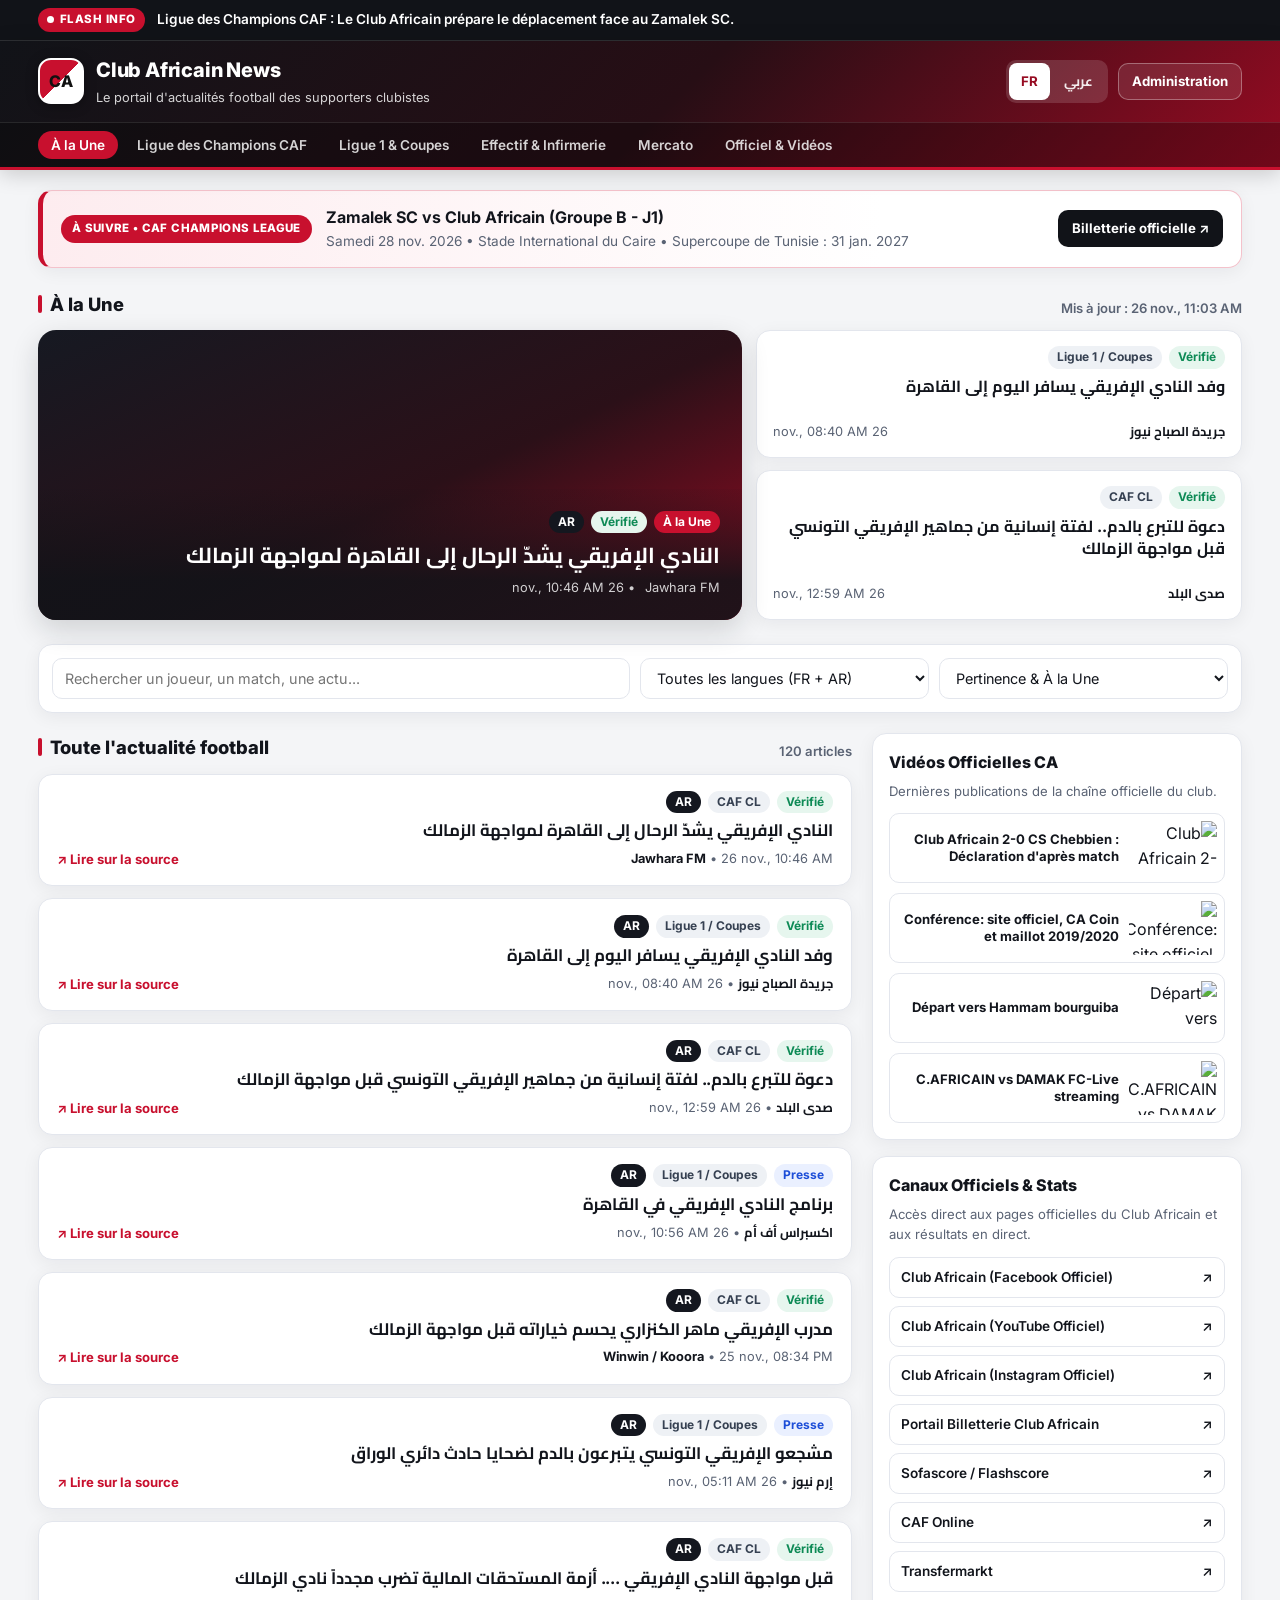
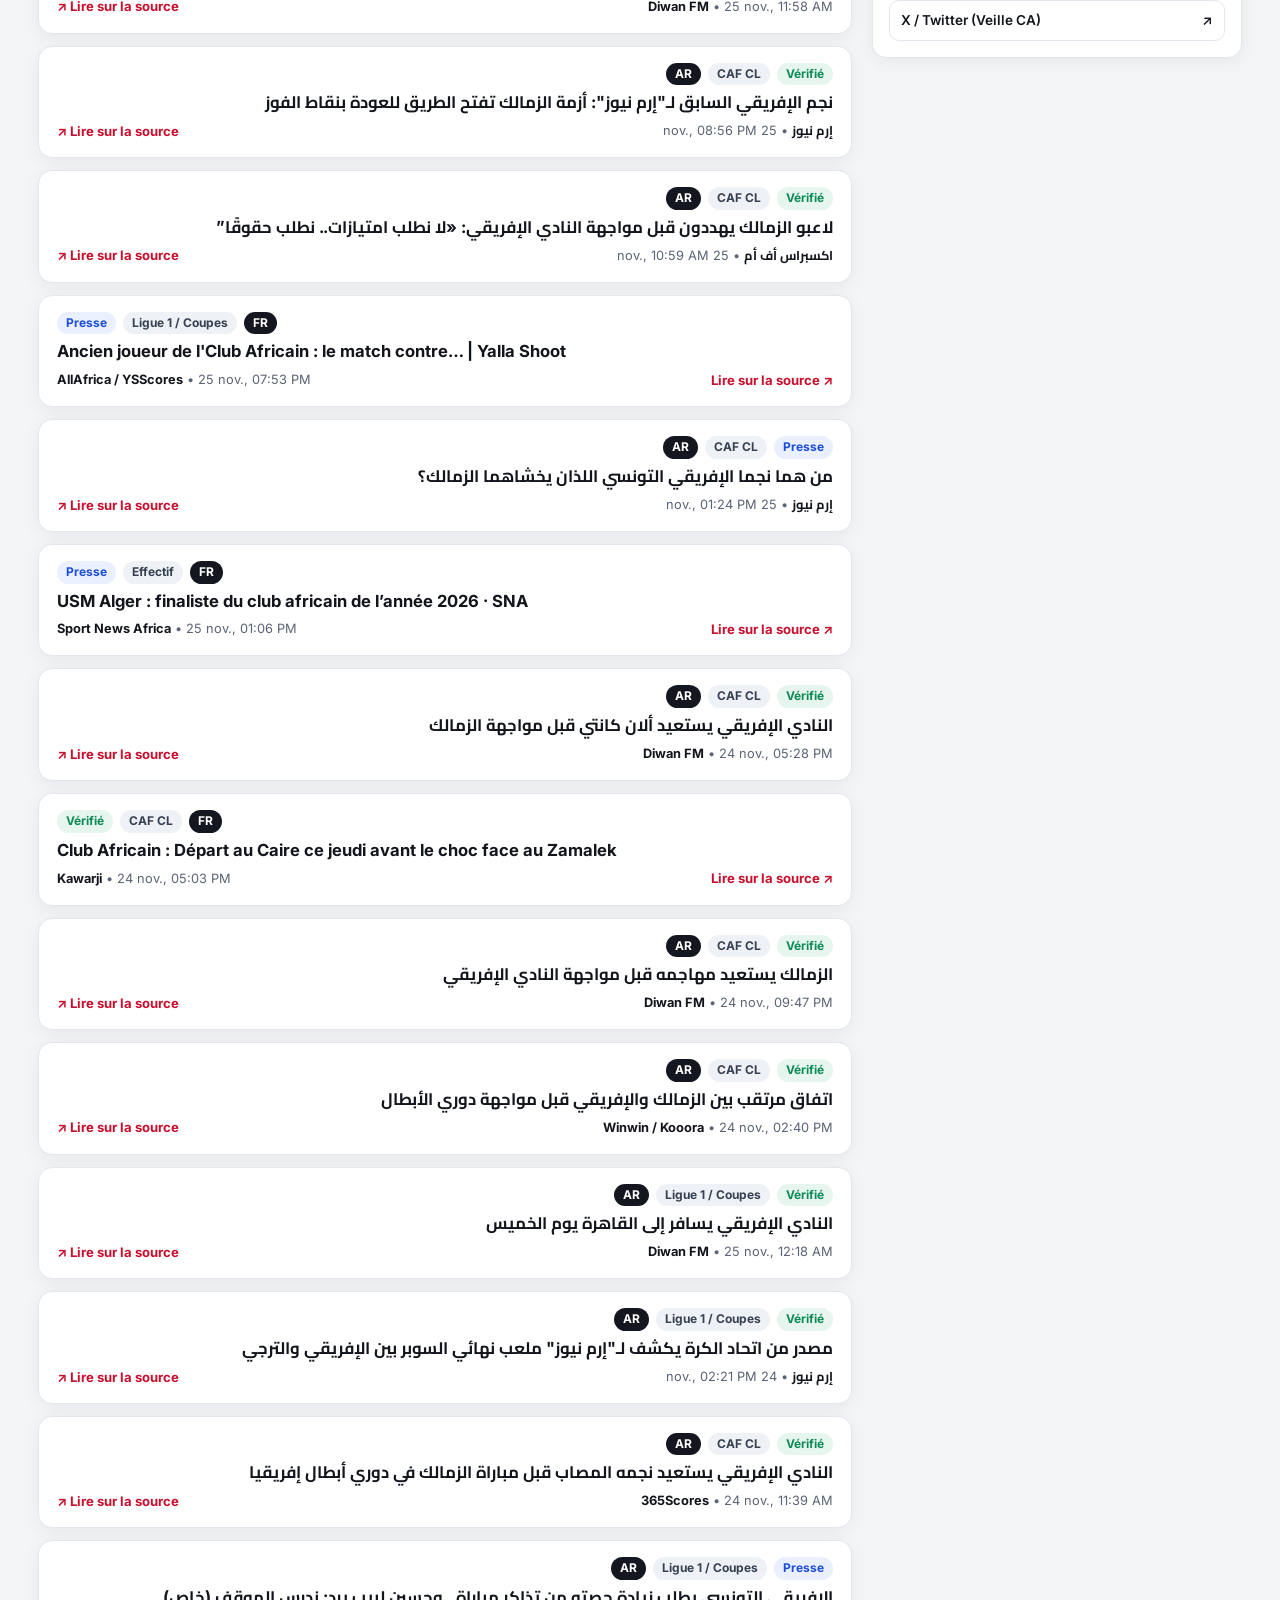
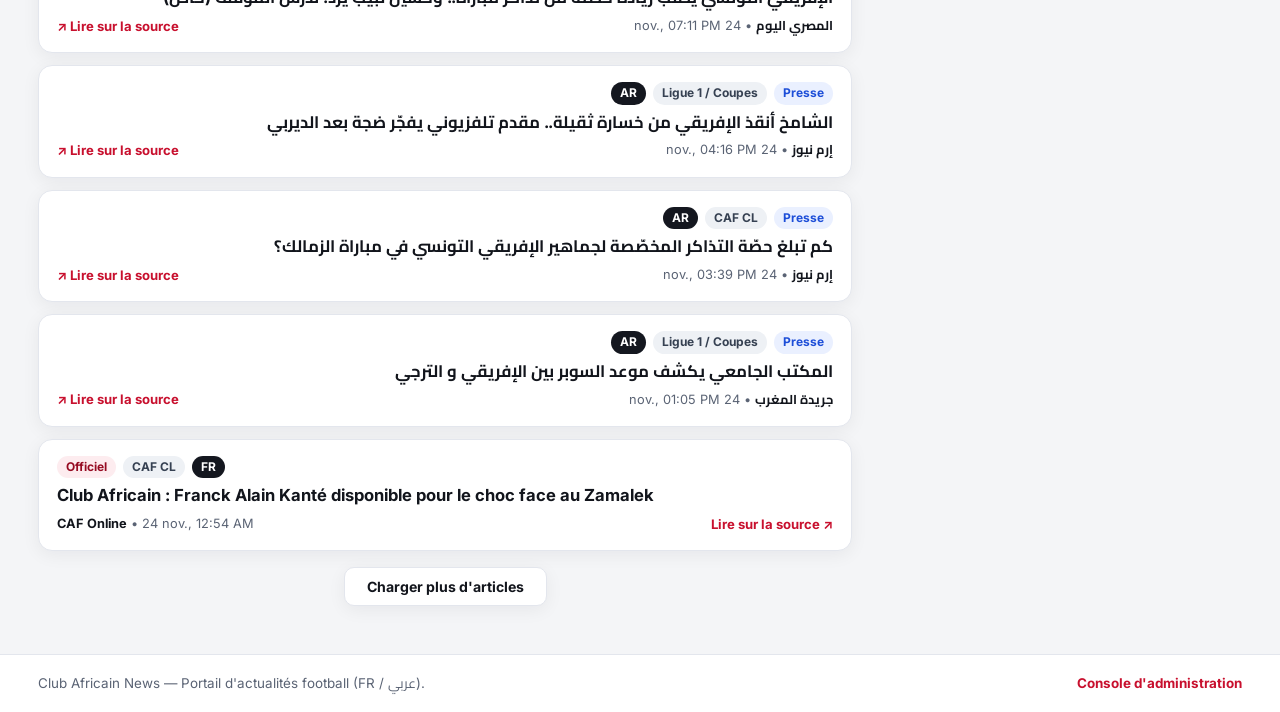
==== public/index.html @ 9fa4381d "feat: Club Africain News portal and administration console" ====
<!DOCTYPE html>
<html lang="fr" dir="ltr">
<head>
  <meta charset="UTF-8" />
  <meta name="viewport" content="width=device-width, initial-scale=1.0" />
  <title>Club Africain News — Actualités Football | أخبار النادي الإفريقي</title>
  <link rel="preconnect" href="https://fonts.googleapis.com" />
  <link rel="preconnect" href="https://fonts.gstatic.com" crossorigin />
  <link href="https://fonts.googleapis.com/css2?family=Cairo:wght@400;600;700;800&family=Inter:wght@400;500;600;700;800&display=swap" rel="stylesheet" />
  <link rel="stylesheet" href="styles.css" />
</head>
<body>
  <!-- Breaking / Flash Info Ticker -->
  <div id="breaking-bar" class="breaking-bar hidden">
    <div class="container breaking-inner">
      <span class="breaking-pill">
        <span class="pulse-dot"></span>
        <span data-i18n="breakingLabel">FLASH INFO</span>
      </span>
      <div id="breaking-text" class="breaking-text"></div>
    </div>
  </div>

  <!-- Header -->
  <header class="topbar">
    <div class="container topbar-inner">
      <a href="/" class="brand">
        <div class="crest" aria-hidden="true">
          <span>CA</span>
        </div>
        <div>
          <h1 id="site-title">Club Africain News</h1>
          <p id="site-subtitle" class="subtitle">Le portail d'actualités football des supporters clubistes</p>
        </div>
      </a>

      <div class="topbar-actions">
        <div class="lang-switch" role="group" aria-label="Language">
          <button id="btn-lang-fr" class="lang-btn active" type="button">FR</button>
          <button id="btn-lang-ar" class="lang-btn" type="button">عربي</button>
        </div>
        <a href="/admin" class="admin-entry-btn" data-i18n="adminLink">Administration</a>
      </div>
    </div>

    <nav class="subnav" aria-label="Rubriques">
      <div class="container subnav-inner" id="topic-nav">
        <button class="nav-pill active" data-topic="all" data-i18n="topicAll">À la Une</button>
        <button class="nav-pill" data-topic="caf" data-i18n="topicCaf">Ligue des Champions CAF</button>
        <button class="nav-pill" data-topic="ligue1" data-i18n="topicLigue1">Ligue 1 &amp; Coupes</button>
        <button class="nav-pill" data-topic="squad" data-i18n="topicSquad">Effectif &amp; Infirmerie</button>
        <button class="nav-pill" data-topic="mercato" data-i18n="topicMercato">Mercato</button>
        <button class="nav-pill" data-topic="official" data-i18n="topicOfficial">Officiel &amp; Vidéos</button>
      </div>
    </nav>
  </header>

  <main class="container main-content">
    <!-- Match Center Banner -->
    <section id="match-banner" class="match-banner hidden">
      <div class="match-left">
        <span id="match-badge" class="match-badge"></span>
        <div class="match-info">
          <strong id="match-title"></strong>
          <span id="match-meta"></span>
        </div>
      </div>
      <a id="match-ticket-btn" class="ticket-btn hidden" href="#" target="_blank" rel="noopener" data-i18n="ticketCta">Billetterie officielle ↗</a>
    </section>

    <!-- Featured / À la Une Hero Section -->
    <section id="featured-section" class="featured-section hidden">
      <div class="section-heading">
        <h2 data-i18n="featuredTitle">À la Une</h2>
        <span id="last-updated-label" class="updated-meta"></span>
      </div>
      <div id="featured-grid" class="featured-grid"></div>
    </section>

    <!-- Search & Filter Bar -->
    <section class="filters-panel">
      <div class="search-row">
        <input id="search-input" type="search" data-i18n-placeholder="searchPlaceholder" placeholder="Rechercher un joueur, un match, une actu..." />
        <select id="article-lang-filter" aria-label="Langue des articles">
          <option value="all" data-i18n="langAll">Toutes les langues (FR + AR)</option>
          <option value="fr" data-i18n="langFrOnly">Français uniquement</option>
          <option value="ar" data-i18n="langArOnly">العربية فقط</option>
        </select>
        <select id="sort-filter" aria-label="Tri">
          <option value="featured" data-i18n="sortFeatured">Pertinence &amp; À la Une</option>
          <option value="date" data-i18n="sortDate">Plus récents d'abord</option>
        </select>
      </div>
    </section>

    <!-- Main Content + Sidebar -->
    <section class="content-layout">
      <div class="feed-column">
        <div class="section-heading">
          <h2 id="feed-heading" data-i18n="latestNewsTitle">Toute l'actualité football</h2>
          <span id="results-count" class="results-count"></span>
        </div>
        <div id="articles-list" class="articles-list"></div>
        <div id="load-more-wrap" class="load-more-wrap hidden">
          <button id="btn-load-more" class="load-more-btn" type="button" data-i18n="loadMore">Charger plus d'articles</button>
        </div>
      </div>

      <aside class="sidebar-column">
        <div class="side-card">
          <h2 data-i18n="videosTitle">Vidéos Officielles CA</h2>
          <p class="side-desc" data-i18n="videosDesc">Dernières publications de la chaîne officielle du club.</p>
          <div id="videos-list" class="videos-list"></div>
        </div>

        <div class="side-card">
          <h2 data-i18n="officialHubTitle">Canaux Officiels &amp; Stats</h2>
          <p class="side-desc" data-i18n="officialHubDesc">Accès direct aux pages officielles du Club Africain et aux résultats en direct.</p>
          <div id="official-links-list" class="official-links"></div>
        </div>
      </aside>
    </section>
  </main>

  <!-- Reader Modal for Editorial / Full-Text Articles -->
  <div id="article-modal" class="modal-backdrop hidden" role="dialog" aria-modal="true" aria-labelledby="modal-title">
    <div class="modal-card">
      <button id="modal-close" class="modal-close" type="button" aria-label="Fermer">✕</button>
      <div id="modal-content"></div>
    </div>
  </div>

  <footer class="footer">
    <div class="container footer-inner">
      <span data-i18n="footerNote">Club Africain News — Portail d'actualités football (FR / عربي).</span>
      <a href="/admin" data-i18n="adminFooterLink">Console d'administration</a>
    </div>
  </footer>

  <!-- Static fallback for file:// opening, overridden by /api/public/news when served -->
  <script src="../data/news.js"></script>
  <script src="app.js"></script>
</body>
</html>
---- public/styles.css ----
:root {
  --ca-red: #c8102e;
  --ca-red-dark: #960b22;
  --ca-red-soft: #fdecef;
  --bg: #f4f5f7;
  --surface: #ffffff;
  --ink: #12151c;
  --muted: #5a6374;
  --border: #e3e6ed;
  --emerald: #0d8a55;
  --emerald-soft: #e6f6ee;
  --blue: #1d4ed8;
  --blue-soft: #eaf0ff;
  --amber: #b45309;
  --amber-soft: #fef3c7;
  --radius: 14px;
  --shadow: 0 4px 18px rgba(17, 23, 34, 0.06);
}

* { box-sizing: border-box; }

body {
  margin: 0;
  font-family: "Inter", "Cairo", system-ui, -apple-system, sans-serif;
  background: var(--bg);
  color: var(--ink);
  line-height: 1.55;
}

html[dir="rtl"] body {
  font-family: "Cairo", "Inter", system-ui, -apple-system, sans-serif;
}

.container {
  max-width: 1240px;
  margin: 0 auto;
  padding: 0 18px;
}

.hidden { display: none !important; }

/* Breaking News Bar */
.breaking-bar {
  background: #111318;
  color: #fff;
  border-bottom: 1px solid rgba(255, 255, 255, 0.12);
  font-size: 0.85rem;
}

.breaking-inner {
  display: flex;
  align-items: center;
  gap: 12px;
  padding-top: 8px;
  padding-bottom: 8px;
}

.breaking-pill {
  display: inline-flex;
  align-items: center;
  gap: 6px;
  background: var(--ca-red);
  color: #fff;
  font-weight: 800;
  font-size: 0.72rem;
  letter-spacing: 0.04em;
  padding: 3px 9px;
  border-radius: 999px;
  flex-shrink: 0;
}

.pulse-dot {
  width: 7px;
  height: 7px;
  border-radius: 50%;
  background: #fff;
  animation: pulse 1.4s infinite;
}

@keyframes pulse {
  0%, 100% { opacity: 1; }
  50% { opacity: 0.35; }
}

.breaking-text {
  font-weight: 600;
  white-space: nowrap;
  overflow: hidden;
  text-overflow: ellipsis;
}

.breaking-text a {
  color: #fff;
  text-decoration: none;
}

.breaking-text a:hover {
  text-decoration: underline;
}

/* Header */
.topbar {
  background: linear-gradient(135deg, #111318 0%, #270e15 52%, var(--ca-red-dark) 100%);
  color: #fff;
  position: sticky;
  top: 0;
  z-index: 40;
  box-shadow: 0 4px 20px rgba(0, 0, 0, 0.18);
}

.topbar-inner {
  display: flex;
  align-items: center;
  justify-content: space-between;
  gap: 16px;
  padding: 14px 18px;
  flex-wrap: wrap;
}

.brand {
  display: flex;
  align-items: center;
  gap: 12px;
  text-decoration: none;
  color: #fff;
}

.crest {
  width: 46px;
  height: 46px;
  border-radius: 13px;
  background: linear-gradient(135deg, var(--ca-red) 50%, #fff 50%);
  color: #111;
  font-weight: 800;
  font-size: 16px;
  display: grid;
  place-items: center;
  border: 2px solid #fff;
  box-shadow: 0 2px 12px rgba(0, 0, 0, 0.35);
  flex-shrink: 0;
}

.brand h1 {
  margin: 0;
  font-size: 1.25rem;
  font-weight: 800;
  letter-spacing: -0.01em;
}

.subtitle {
  margin: 2px 0 0;
  font-size: 0.8rem;
  color: rgba(255, 255, 255, 0.82);
}

.topbar-actions {
  display: flex;
  align-items: center;
  gap: 10px;
}

.lang-switch {
  display: inline-flex;
  background: rgba(255, 255, 255, 0.14);
  border-radius: 10px;
  padding: 3px;
  gap: 2px;
}

.lang-btn {
  border: 0;
  background: transparent;
  color: rgba(255, 255, 255, 0.9);
  padding: 6px 12px;
  border-radius: 8px;
  font-weight: 700;
  font-size: 0.83rem;
  cursor: pointer;
  font-family: inherit;
}

.lang-btn.active {
  background: #fff;
  color: var(--ca-red-dark);
}

.admin-entry-btn {
  text-decoration: none;
  color: #fff;
  border: 1px solid rgba(255, 255, 255, 0.32);
  background: rgba(255, 255, 255, 0.1);
  padding: 7px 13px;
  border-radius: 10px;
  font-size: 0.83rem;
  font-weight: 700;
  transition: background 0.15s ease;
}

.admin-entry-btn:hover {
  background: rgba(255, 255, 255, 0.22);
}

/* Sub-navigation */
.subnav {
  background: rgba(0, 0, 0, 0.25);
  border-top: 1px solid rgba(255, 255, 255, 0.1);
  border-bottom: 3px solid var(--ca-red);
}

.subnav-inner {
  display: flex;
  align-items: center;
  gap: 6px;
  padding-top: 8px;
  padding-bottom: 8px;
  overflow-x: auto;
}

.nav-pill {
  border: 0;
  background: transparent;
  color: rgba(255, 255, 255, 0.82);
  padding: 6px 13px;
  border-radius: 999px;
  font-size: 0.85rem;
  font-weight: 600;
  cursor: pointer;
  white-space: nowrap;
  font-family: inherit;
}

.nav-pill:hover {
  background: rgba(255, 255, 255, 0.12);
  color: #fff;
}

.nav-pill.active {
  background: var(--ca-red);
  color: #fff;
}

/* Main Content */
.main-content {
  padding: 20px 18px 48px;
}

/* Match Banner */
.match-banner {
  background: linear-gradient(90deg, var(--ca-red-soft) 0%, #fff 70%);
  border: 1px solid #f4c2cb;
  border-inline-start: 5px solid var(--ca-red);
  border-radius: var(--radius);
  padding: 14px 18px;
  margin-bottom: 22px;
  display: flex;
  align-items: center;
  justify-content: space-between;
  gap: 14px;
  flex-wrap: wrap;
  box-shadow: var(--shadow);
}

.match-left {
  display: flex;
  align-items: center;
  gap: 14px;
  flex-wrap: wrap;
}

.match-badge {
  background: var(--ca-red);
  color: #fff;
  font-size: 0.72rem;
  font-weight: 800;
  padding: 5px 11px;
  border-radius: 999px;
  letter-spacing: 0.03em;
}

.match-info {
  display: flex;
  flex-direction: column;
  gap: 2px;
}

.match-info strong {
  font-size: 1rem;
  color: var(--ink);
}

.match-info span {
  font-size: 0.85rem;
  color: var(--muted);
}

.ticket-btn {
  background: #111318;
  color: #fff;
  text-decoration: none;
  font-size: 0.83rem;
  font-weight: 700;
  padding: 8px 14px;
  border-radius: 10px;
}

.ticket-btn:hover {
  background: var(--ca-red);
}

/* Section Heading */
.section-heading {
  display: flex;
  align-items: baseline;
  justify-content: space-between;
  gap: 12px;
  margin-bottom: 12px;
}

.section-heading h2 {
  margin: 0;
  font-size: 1.15rem;
  font-weight: 800;
  display: flex;
  align-items: center;
  gap: 8px;
}

.section-heading h2::before {
  content: "";
  display: inline-block;
  width: 4px;
  height: 18px;
  border-radius: 4px;
  background: var(--ca-red);
}

.updated-meta, .results-count {
  font-size: 0.82rem;
  color: var(--muted);
  font-weight: 600;
}

/* Featured Grid */
.featured-section {
  margin-bottom: 24px;
}

.featured-grid {
  display: grid;
  grid-template-columns: 1.45fr 1fr;
  gap: 14px;
}

.hero-card {
  background: linear-gradient(155deg, #161922 0%, #2b1018 55%, var(--ca-red-dark) 100%);
  color: #fff;
  border-radius: 18px;
  overflow: hidden;
  display: flex;
  flex-direction: column;
  justify-content: flex-end;
  min-height: 290px;
  position: relative;
  box-shadow: 0 10px 28px rgba(17, 23, 34, 0.16);
}

.hero-card-bg {
  position: absolute;
  inset: 0;
  width: 100%;
  height: 100%;
  object-fit: cover;
  opacity: 0.36;
}

.hero-card-inner {
  position: relative;
  z-index: 2;
  padding: 22px;
  background: linear-gradient(180deg, rgba(17, 19, 24, 0.05) 0%, rgba(17, 19, 24, 0.88) 70%);
}

.hero-card h3 {
  margin: 8px 0 8px;
  font-size: 1.35rem;
  line-height: 1.35;
}

.hero-card h3 a, .hero-card h3 button {
  color: #fff;
  text-decoration: none;
  background: none;
  border: 0;
  padding: 0;
  font: inherit;
  text-align: start;
  cursor: pointer;
}

.hero-card h3 a:hover, .hero-card h3 button:hover {
  text-decoration: underline;
}

.hero-summary {
  margin: 0 0 12px;
  color: rgba(255, 255, 255, 0.85);
  font-size: 0.9rem;
}

.hero-meta {
  display: flex;
  flex-wrap: wrap;
  align-items: center;
  gap: 10px;
  font-size: 0.8rem;
  color: rgba(255, 255, 255, 0.8);
}

.featured-stack {
  display: grid;
  gap: 12px;
}

.sub-hero-card {
  background: var(--surface);
  border: 1px solid var(--border);
  border-radius: var(--radius);
  padding: 15px 16px;
  box-shadow: var(--shadow);
  display: flex;
  flex-direction: column;
  justify-content: space-between;
  gap: 8px;
}

.sub-hero-card h3 {
  margin: 4px 0;
  font-size: 1rem;
  line-height: 1.4;
}

.sub-hero-card h3 a, .sub-hero-card h3 button {
  color: var(--ink);
  text-decoration: none;
  background: none;
  border: 0;
  padding: 0;
  font: inherit;
  text-align: start;
  cursor: pointer;
}

.sub-hero-card h3 a:hover, .sub-hero-card h3 button:hover {
  color: var(--ca-red);
  text-decoration: underline;
}

/* Filters */
.filters-panel {
  background: var(--surface);
  border: 1px solid var(--border);
  border-radius: var(--radius);
  padding: 13px;
  margin-bottom: 20px;
  box-shadow: var(--shadow);
}

.search-row {
  display: grid;
  grid-template-columns: 2fr 1fr 1fr;
  gap: 10px;
}

.search-row input, .search-row select {
  padding: 10px 12px;
  border: 1px solid var(--border);
  border-radius: 10px;
  font-size: 0.9rem;
  font-family: inherit;
  background: #fff;
  color: var(--ink);
}

/* Layout */
.content-layout {
  display: grid;
  grid-template-columns: minmax(0, 2.2fr) minmax(290px, 1fr);
  gap: 20px;
  align-items: start;
}

.articles-list {
  display: grid;
  gap: 12px;
}

.article-card {
  background: var(--surface);
  border: 1px solid var(--border);
  border-radius: var(--radius);
  padding: 16px 18px;
  box-shadow: var(--shadow);
  transition: transform 0.12s ease, border-color 0.12s ease;
}

.article-card:hover {
  transform: translateY(-1px);
  border-color: #cfd5e0;
}

.article-card.is-featured {
  border-inline-start: 4px solid var(--ca-red);
}

.article-inner {
  display: flex;
  gap: 14px;
  align-items: flex-start;
}

.article-thumb-wrap {
  width: 140px;
  flex-shrink: 0;
}

.article-thumb {
  width: 100%;
  height: 92px;
  object-fit: cover;
  border-radius: 10px;
  border: 1px solid var(--border);
  display: block;
}

.article-body {
  flex: 1;
  min-width: 0;
}

.article-meta {
  display: flex;
  flex-wrap: wrap;
  align-items: center;
  gap: 7px;
  margin-bottom: 6px;
  font-size: 0.75rem;
}

.badge {
  padding: 2px 9px;
  border-radius: 999px;
  font-weight: 700;
}

.badge-official { background: var(--ca-red-soft); color: var(--ca-red-dark); }
.badge-verified { background: var(--emerald-soft); color: var(--emerald); }
.badge-press    { background: var(--blue-soft); color: var(--blue); }
.badge-rumor    { background: var(--amber-soft); color: var(--amber); }
.badge-topic    { background: #eef1f5; color: #364152; }
.badge-lang     { background: #14171f; color: #fff; }
.badge-featured { background: var(--ca-red); color: #fff; }

.article-body h3 {
  margin: 0 0 6px;
  font-size: 1.04rem;
  line-height: 1.42;
}

.article-body h3 a, .article-body h3 button {
  color: var(--ink);
  text-decoration: none;
  background: none;
  border: 0;
  padding: 0;
  font: inherit;
  text-align: start;
  cursor: pointer;
}

.article-body h3 a:hover, .article-body h3 button:hover {
  color: var(--ca-red);
  text-decoration: underline;
}

.article-summary {
  margin: 0 0 10px;
  color: var(--muted);
  font-size: 0.89rem;
}

.article-footer {
  display: flex;
  align-items: center;
  justify-content: space-between;
  gap: 10px;
  flex-wrap: wrap;
  font-size: 0.8rem;
  color: var(--muted);
}

.source-chip {
  font-weight: 700;
  color: var(--ink);
}

.read-more-link {
  color: var(--ca-red);
  font-weight: 700;
  text-decoration: none;
  background: none;
  border: 0;
  padding: 0;
  font-family: inherit;
  font-size: 0.82rem;
  cursor: pointer;
}

.read-more-link:hover {
  text-decoration: underline;
}

.load-more-wrap {
  margin-top: 16px;
  text-align: center;
}

.load-more-btn {
  border: 1px solid var(--border);
  background: var(--surface);
  color: var(--ink);
  padding: 10px 22px;
  border-radius: 10px;
  font-weight: 700;
  font-size: 0.88rem;
  cursor: pointer;
  font-family: inherit;
  box-shadow: var(--shadow);
}

.load-more-btn:hover {
  border-color: var(--ca-red);
  color: var(--ca-red);
}

/* Sidebar */
.sidebar-column {
  display: grid;
  gap: 16px;
}

.side-card {
  background: var(--surface);
  border: 1px solid var(--border);
  border-radius: var(--radius);
  padding: 16px;
  box-shadow: var(--shadow);
}

.side-card h2 {
  margin: 0 0 6px;
  font-size: 1rem;
  font-weight: 800;
}

.side-desc {
  margin: 0 0 12px;
  font-size: 0.82rem;
  color: var(--muted);
}

.videos-list {
  display: grid;
  gap: 10px;
}

.video-item {
  display: flex;
  gap: 10px;
  align-items: center;
  text-decoration: none;
  color: var(--ink);
  padding: 7px;
  border-radius: 10px;
  border: 1px solid var(--border);
}

.video-item:hover {
  border-color: var(--ca-red);
  background: var(--ca-red-soft);
}

.video-item img {
  width: 88px;
  height: 54px;
  object-fit: cover;
  border-radius: 7px;
  flex-shrink: 0;
}

.video-item-title {
  font-size: 0.82rem;
  font-weight: 700;
  line-height: 1.35;
  display: -webkit-box;
  -webkit-line-clamp: 2;
  -webkit-box-orient: vertical;
  overflow: hidden;
}

.official-links {
  display: grid;
  gap: 8px;
}

.official-link {
  display: flex;
  align-items: center;
  justify-content: space-between;
  gap: 8px;
  padding: 9px 11px;
  border: 1px solid var(--border);
  border-radius: 10px;
  text-decoration: none;
  color: var(--ink);
  font-size: 0.85rem;
  font-weight: 600;
}

.official-link:hover {
  border-color: var(--ca-red);
  background: var(--ca-red-soft);
}

/* Modal */
.modal-backdrop {
  position: fixed;
  inset: 0;
  background: rgba(12, 14, 20, 0.72);
  z-index: 60;
  display: grid;
  place-items: center;
  padding: 18px;
}

.modal-card {
  background: var(--surface);
  color: var(--ink);
  border-radius: 18px;
  max-width: 720px;
  width: 100%;
  max-height: 88vh;
  overflow-y: auto;
  padding: 26px;
  position: relative;
  box-shadow: 0 24px 60px rgba(0, 0, 0, 0.35);
}

.modal-close {
  position: absolute;
  top: 14px;
  inset-inline-end: 14px;
  border: 1px solid var(--border);
  background: #f8f9fb;
  width: 34px;
  height: 34px;
  border-radius: 999px;
  font-weight: 800;
  cursor: pointer;
}

.modal-thumb {
  width: 100%;
  max-height: 320px;
  object-fit: cover;
  border-radius: 12px;
  margin: 12px 0;
}

.modal-body-text {
  white-space: pre-line;
  font-size: 0.96rem;
  line-height: 1.75;
  color: #232834;
  margin: 14px 0;
}

/* Footer */
.footer {
  border-top: 1px solid var(--border);
  background: #fff;
  padding: 18px 0;
  font-size: 0.84rem;
  color: var(--muted);
}

.footer-inner {
  display: flex;
  align-items: center;
  justify-content: space-between;
  gap: 12px;
  flex-wrap: wrap;
}

.footer a {
  color: var(--ca-red);
  font-weight: 700;
  text-decoration: none;
}

.footer a:hover {
  text-decoration: underline;
}

@media (max-width: 960px) {
  .featured-grid { grid-template-columns: 1fr; }
  .search-row { grid-template-columns: 1fr; }
  .content-layout { grid-template-columns: 1fr; }
  .article-inner { flex-direction: column; }
  .article-thumb-wrap { width: 100%; }
  .article-thumb { height: 170px; }
}
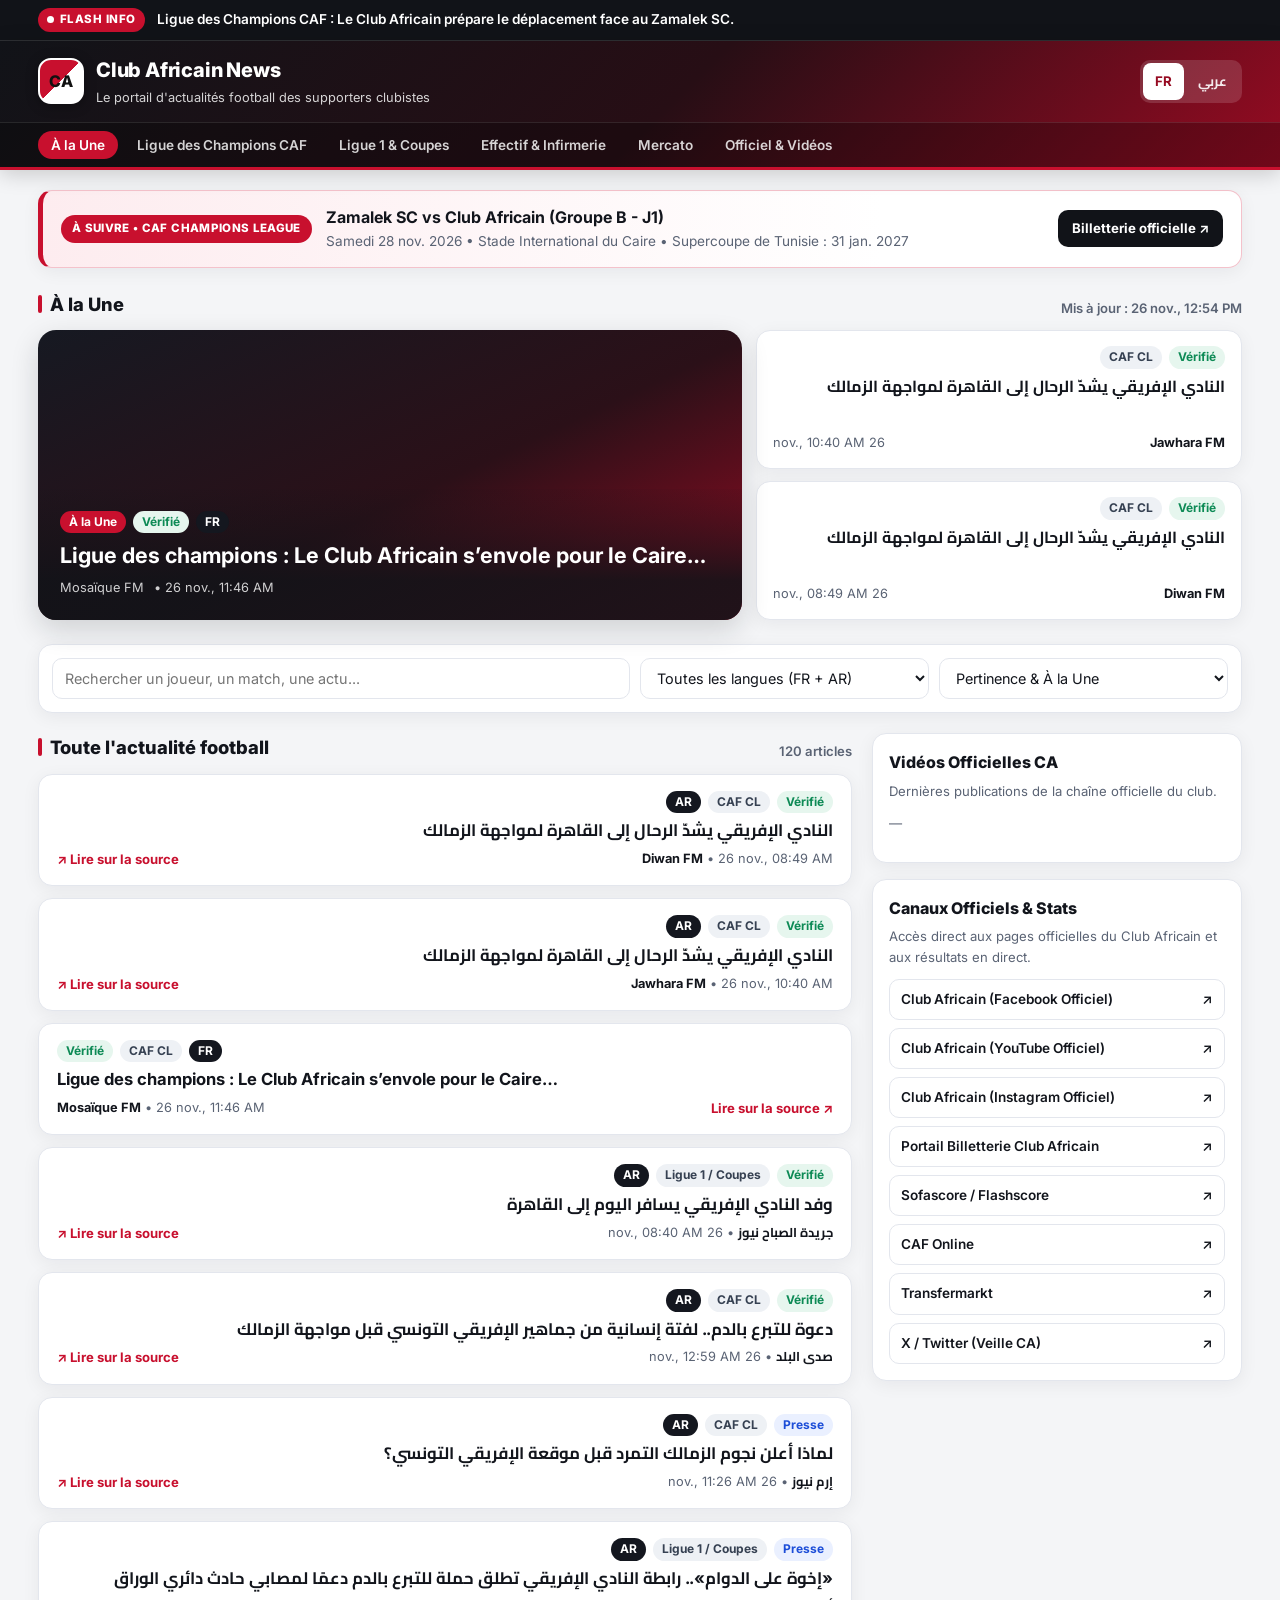
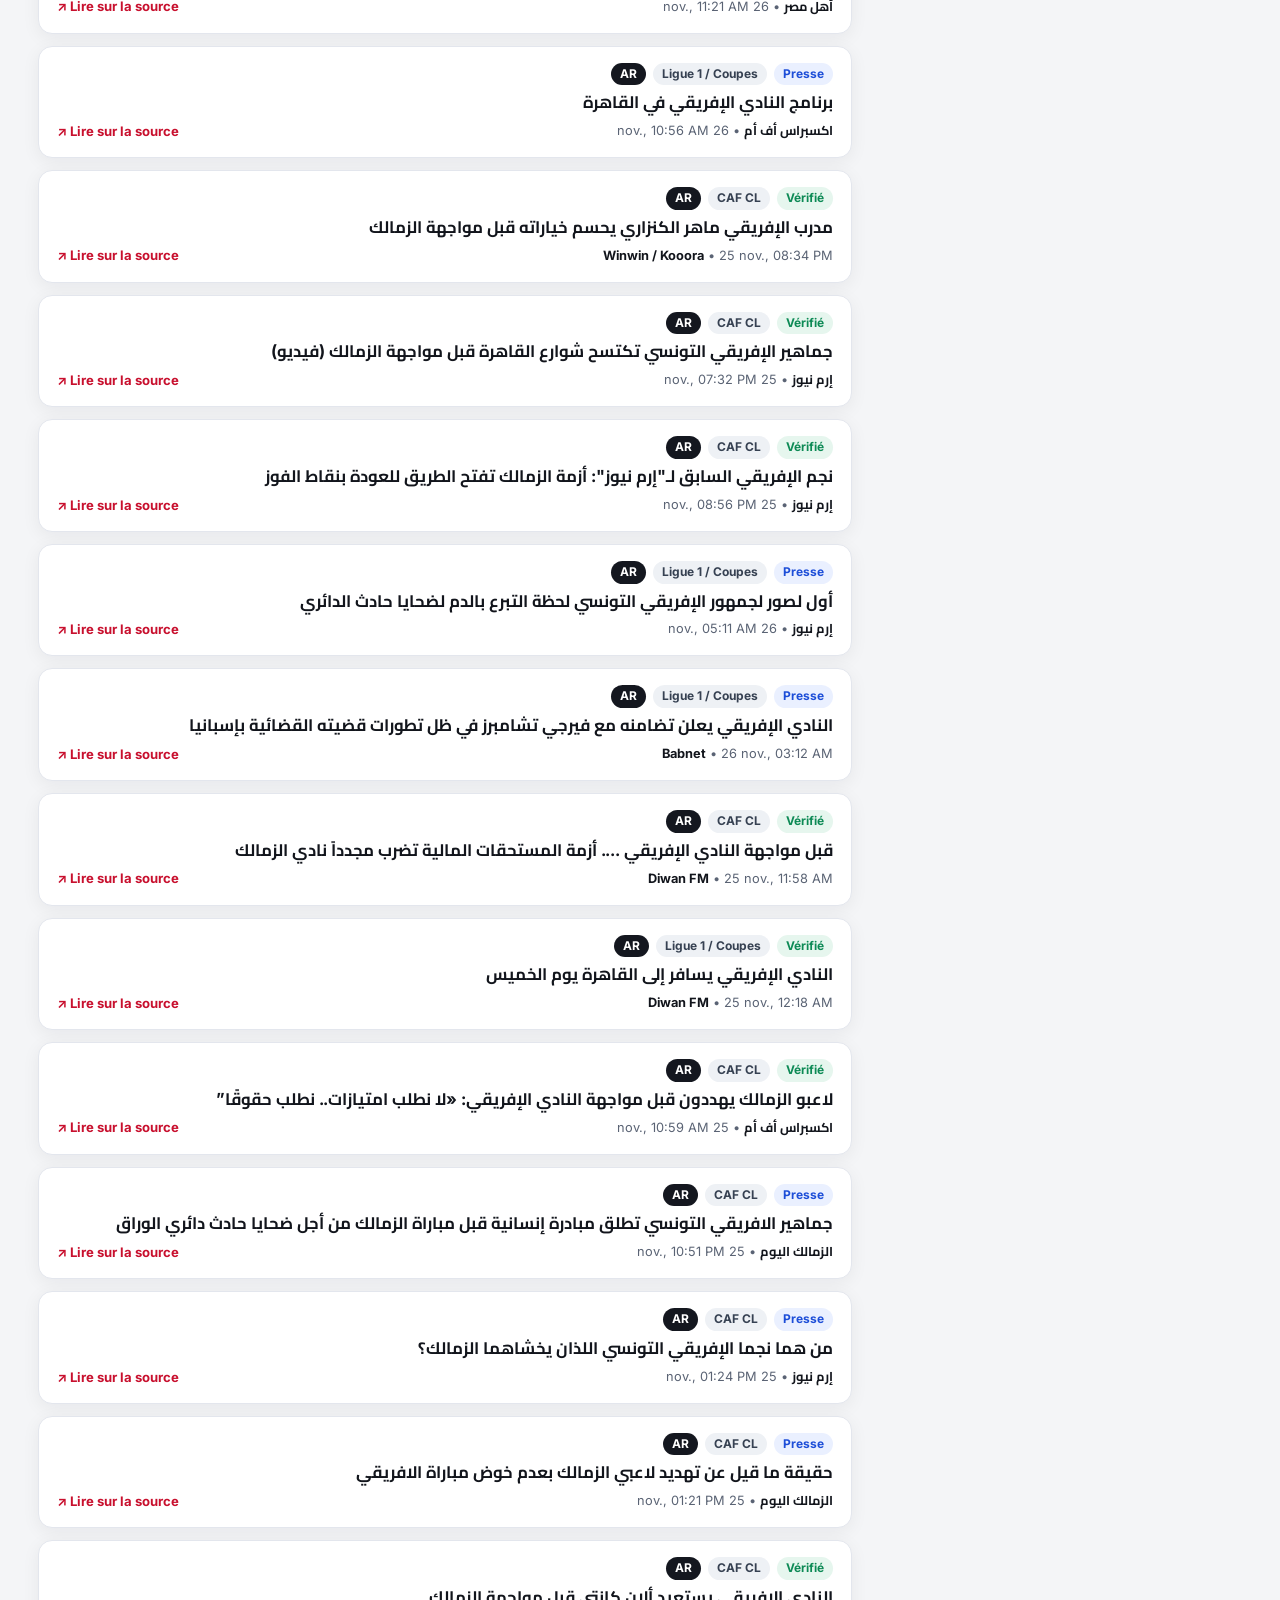
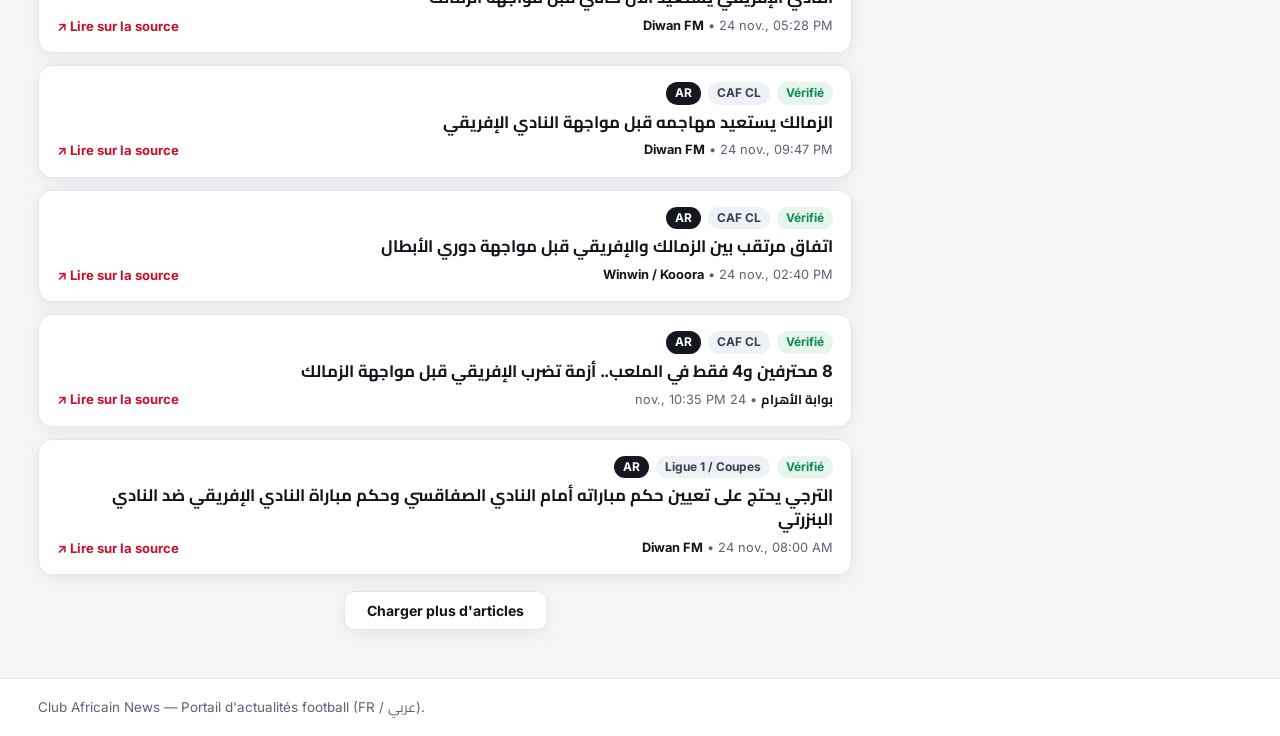
==== commit 984b9314: "Initial commit" ====
--- a/public/index.html
+++ b/public/index.html
@@ -3,7 +3,13 @@
 <head>
   <meta charset="UTF-8" />
   <meta name="viewport" content="width=device-width, initial-scale=1.0" />
+  <meta name="theme-color" content="#c8102e" />
+  <meta name="apple-mobile-web-app-capable" content="yes" />
+  <meta name="apple-mobile-web-app-status-bar-style" content="black-translucent" />
   <title>Club Africain News — Actualités Football | أخبار النادي الإفريقي</title>
+  <link rel="manifest" href="manifest.json" />
+  <link rel="icon" type="image/svg+xml" href="icon.svg" />
+  <link rel="apple-touch-icon" href="icon.svg" />
   <link rel="preconnect" href="https://fonts.googleapis.com" />
   <link rel="preconnect" href="https://fonts.gstatic.com" crossorigin />
   <link href="https://fonts.googleapis.com/css2?family=Cairo:wght@400;600;700;800&family=Inter:wght@400;500;600;700;800&display=swap" rel="stylesheet" />
@@ -24,7 +30,7 @@
   <!-- Header -->
   <header class="topbar">
     <div class="container topbar-inner">
-      <a href="/" class="brand">
+      <a href="./" class="brand">
         <div class="crest" aria-hidden="true">
           <span>CA</span>
         </div>
@@ -137,8 +143,8 @@
     </div>
   </footer>
 
-  <!-- Static fallback for file:// opening, overridden by /api/public/news when served -->
-  <script src="../data/news.js"></script>
+  <!-- Static bundle for file:// and static hosting (GitHub Pages / Cloudflare / Netlify), overridden by /api/public/news locally -->
+  <script src="data/news.js"></script>
   <script src="app.js"></script>
 </body>
 </html>
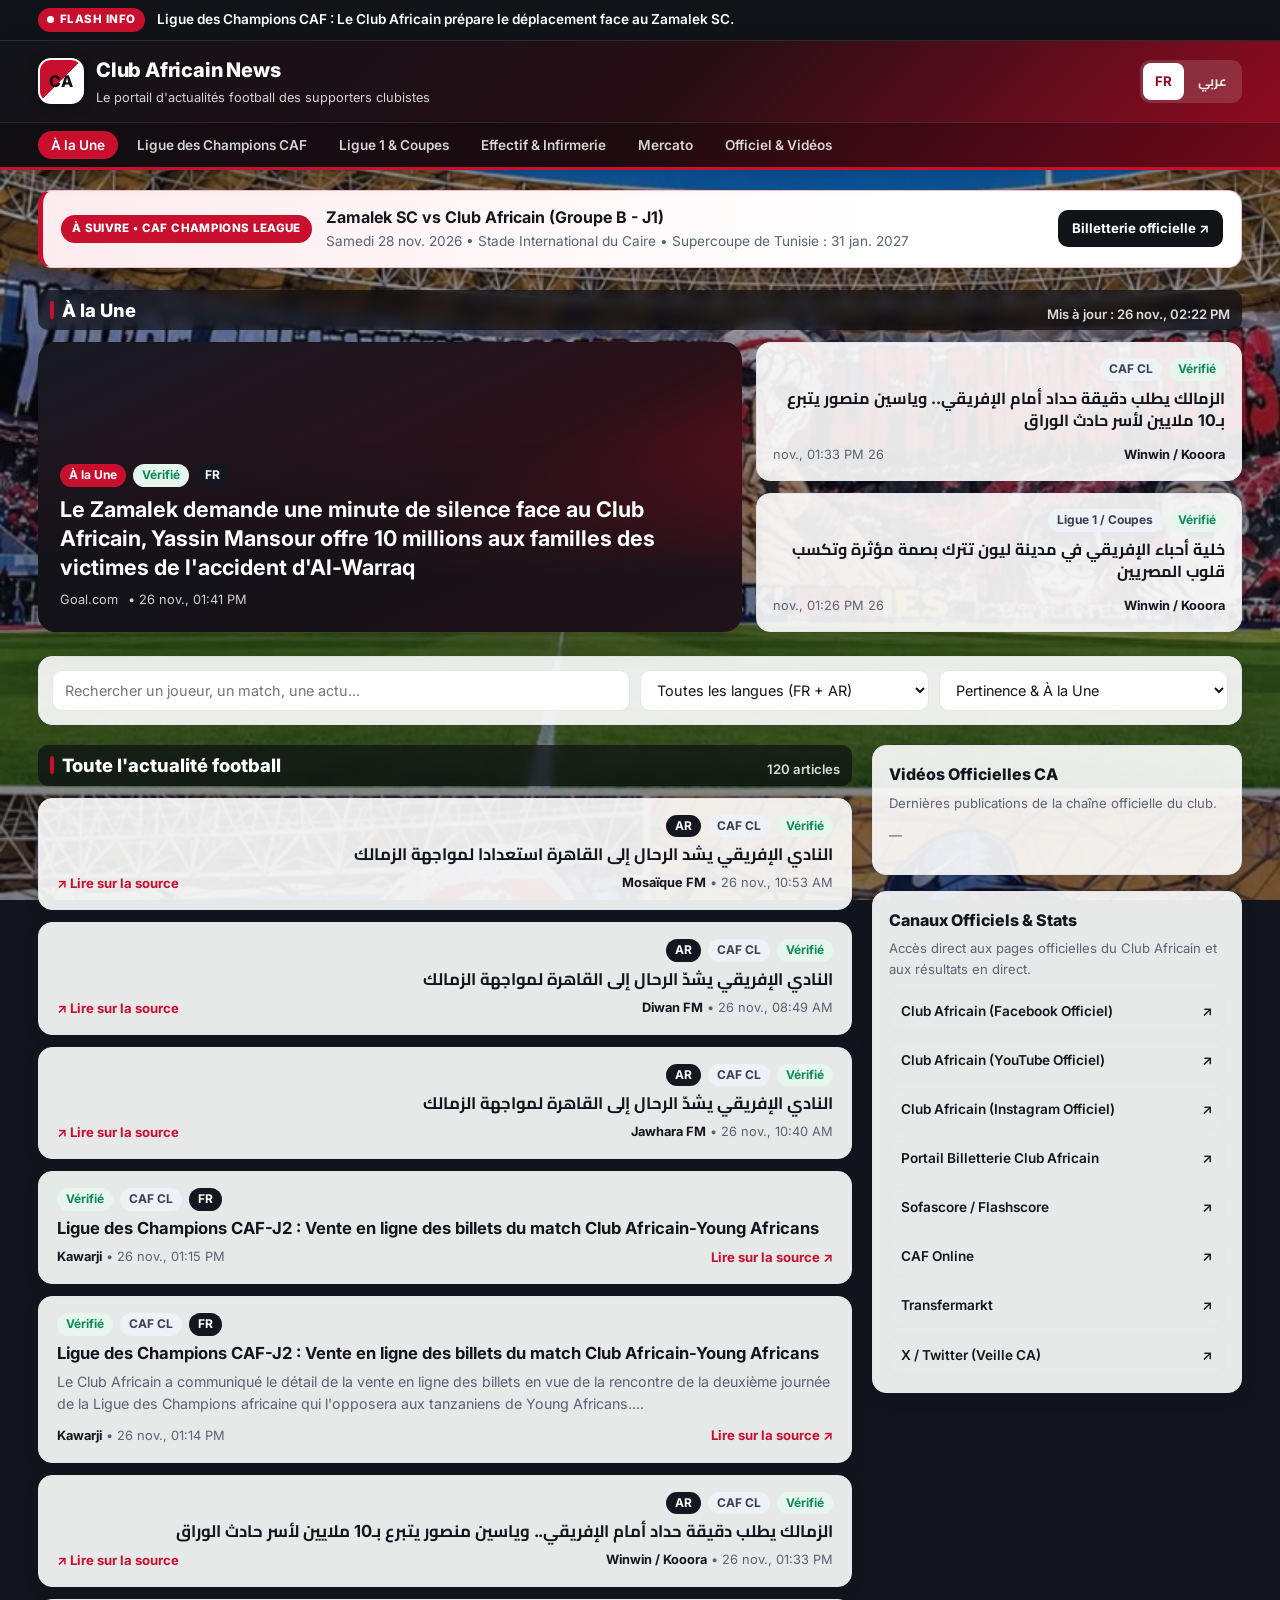
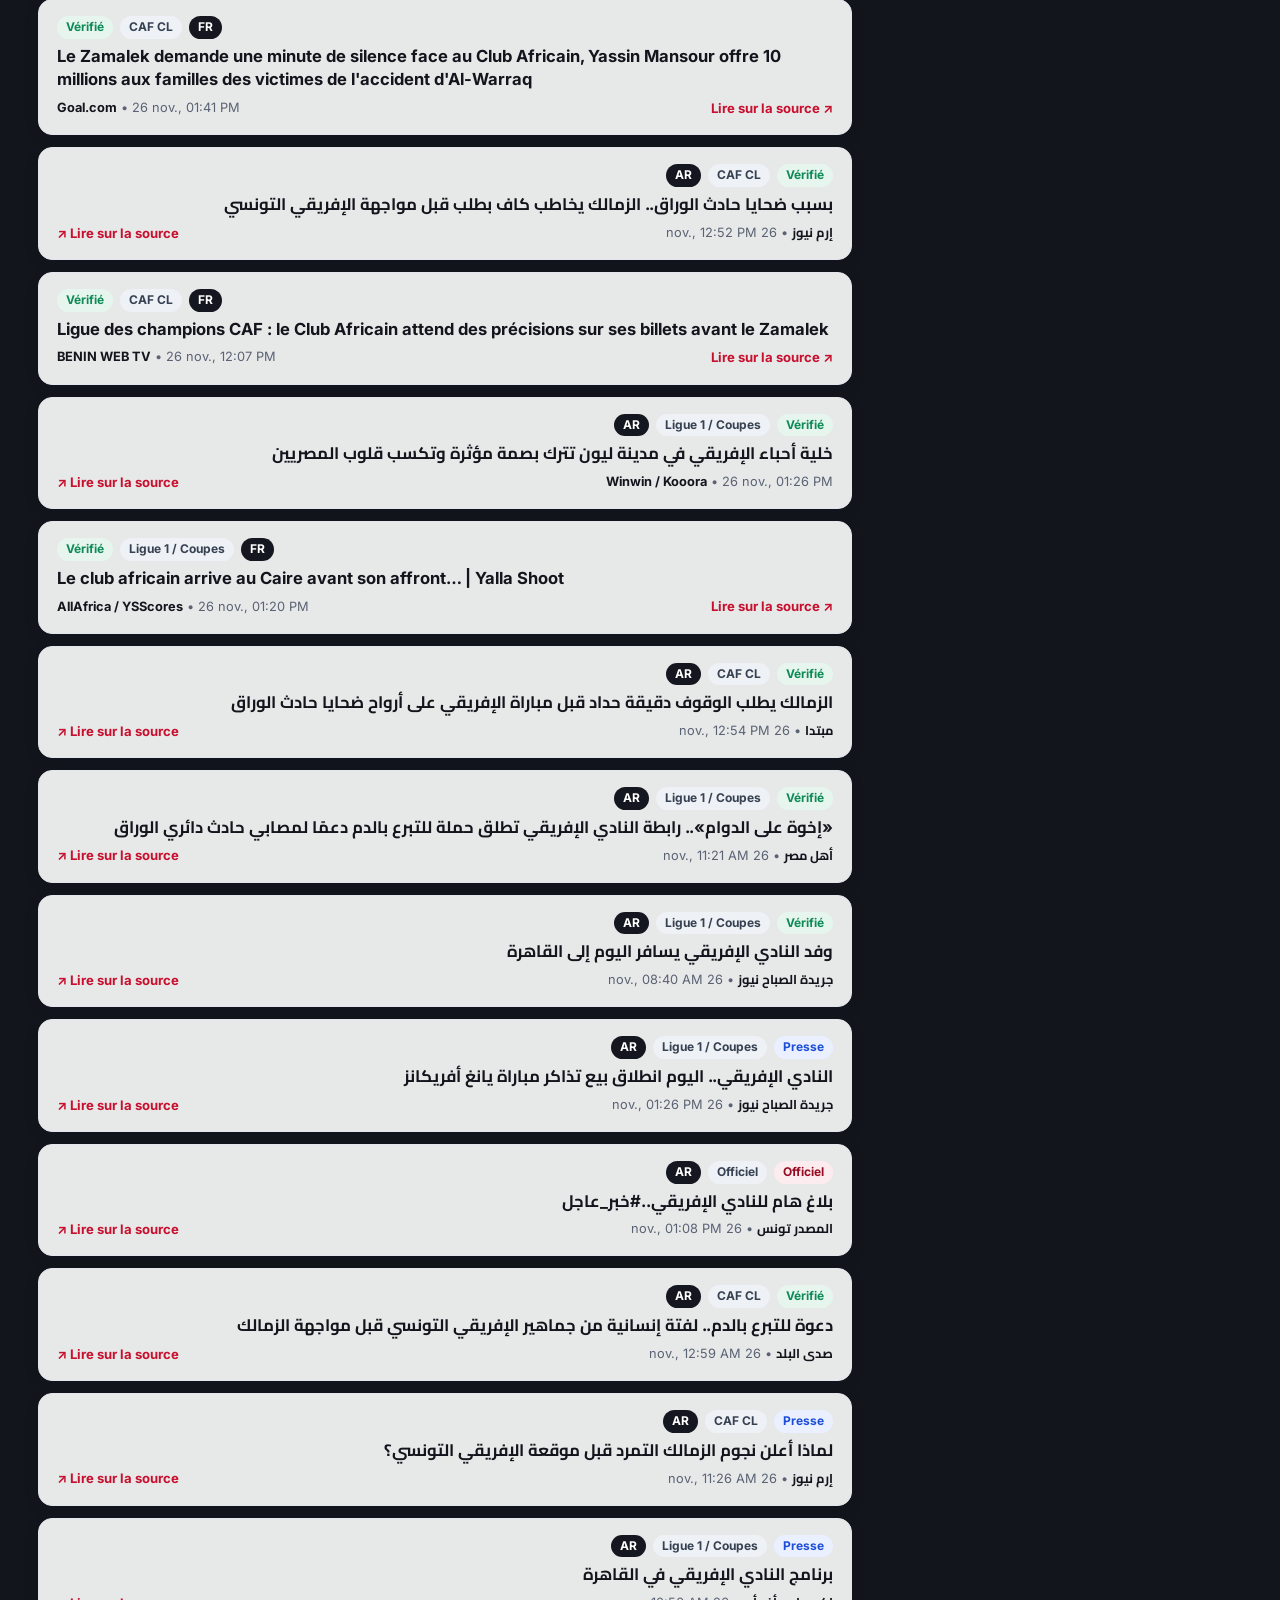
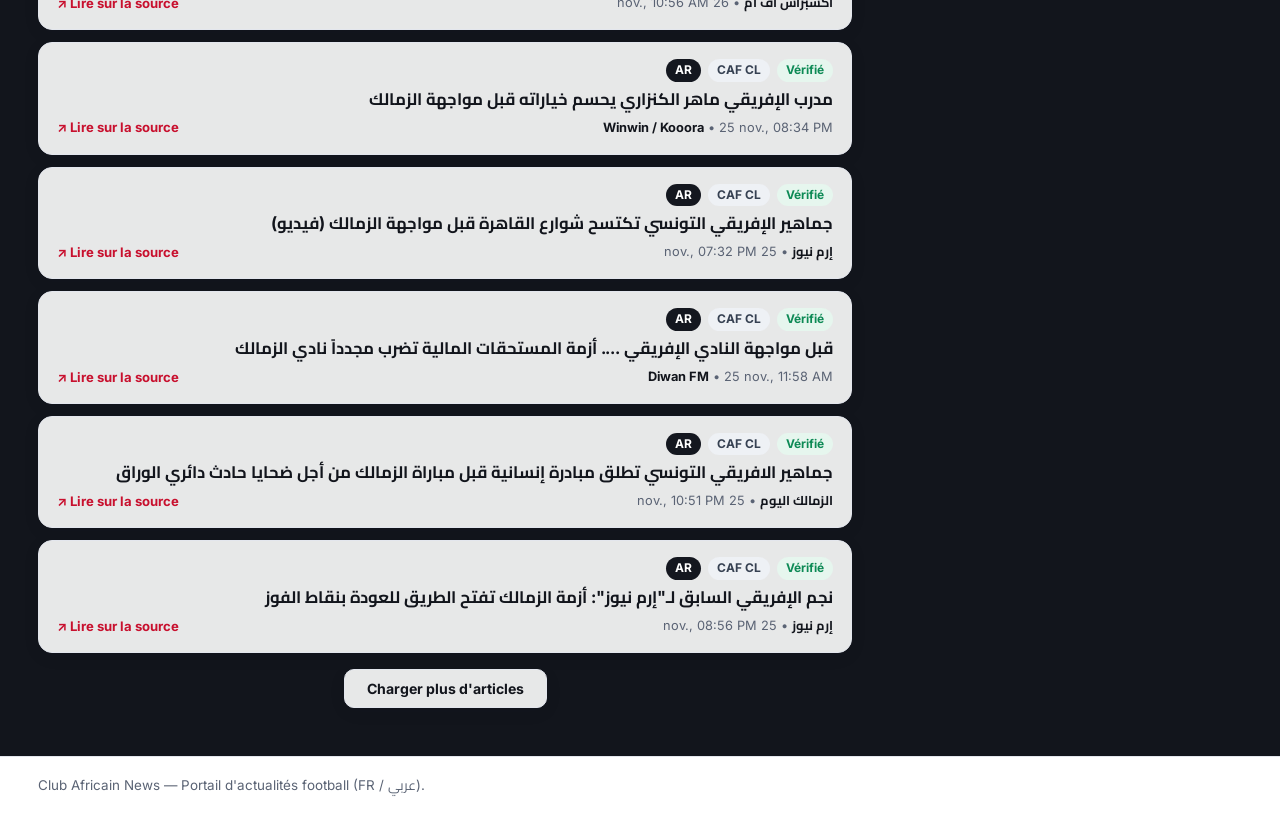
==== commit 8033cba2: "fix: background image z-index and CSS cache bust" ====
--- a/public/index.html
+++ b/public/index.html
@@ -13,7 +13,7 @@
   <link rel="preconnect" href="https://fonts.googleapis.com" />
   <link rel="preconnect" href="https://fonts.gstatic.com" crossorigin />
   <link href="https://fonts.googleapis.com/css2?family=Cairo:wght@400;600;700;800&family=Inter:wght@400;500;600;700;800&display=swap" rel="stylesheet" />
-  <link rel="stylesheet" href="styles.css" />
+  <link rel="stylesheet" href="styles.css?v=2" />
 </head>
 <body>
   <!-- Breaking / Flash Info Ticker -->
--- a/public/styles.css
+++ b/public/styles.css
@@ -2,8 +2,8 @@
   --ca-red: #c8102e;
   --ca-red-dark: #960b22;
   --ca-red-soft: #fdecef;
-  --bg: #f4f5f7;
-  --surface: #ffffff;
+  --bg: #12151c;
+  --surface: rgba(255, 255, 255, 0.90);
   --ink: #12151c;
   --muted: #5a6374;
   --border: #e3e6ed;
@@ -19,12 +19,39 @@
 
 * { box-sizing: border-box; }
 
+html {
+  background-color: var(--bg);
+}
+
 body {
   margin: 0;
   font-family: "Inter", "Cairo", system-ui, -apple-system, sans-serif;
-  background: var(--bg);
+  background: transparent;
   color: var(--ink);
   line-height: 1.55;
+  position: relative;
+  min-height: 100vh;
+}
+
+body::before {
+  content: "";
+  position: fixed;
+  inset: 0;
+  z-index: 0;
+  background-image:
+    linear-gradient(180deg, rgba(12, 14, 20, 0.32) 0%, rgba(12, 14, 20, 0.52) 100%),
+    url("assets/bg-tifo.jpg");
+  background-size: cover;
+  background-position: center top;
+  background-repeat: no-repeat;
+  pointer-events: none;
+}
+
+.breaking-bar,
+.main-content,
+.footer {
+  position: relative;
+  z-index: 1;
 }
 
 html[dir="rtl"] body {
@@ -314,12 +341,17 @@
   justify-content: space-between;
   gap: 12px;
   margin-bottom: 12px;
+  padding: 6px 12px;
+  border-radius: 10px;
+  background: rgba(12, 14, 20, 0.68);
+  backdrop-filter: blur(6px);
 }
 
 .section-heading h2 {
   margin: 0;
   font-size: 1.15rem;
   font-weight: 800;
+  color: #ffffff;
   display: flex;
   align-items: center;
   gap: 8px;
@@ -336,7 +368,7 @@
 
 .updated-meta, .results-count {
   font-size: 0.82rem;
-  color: var(--muted);
+  color: rgba(255, 255, 255, 0.85);
   font-weight: 600;
 }
 
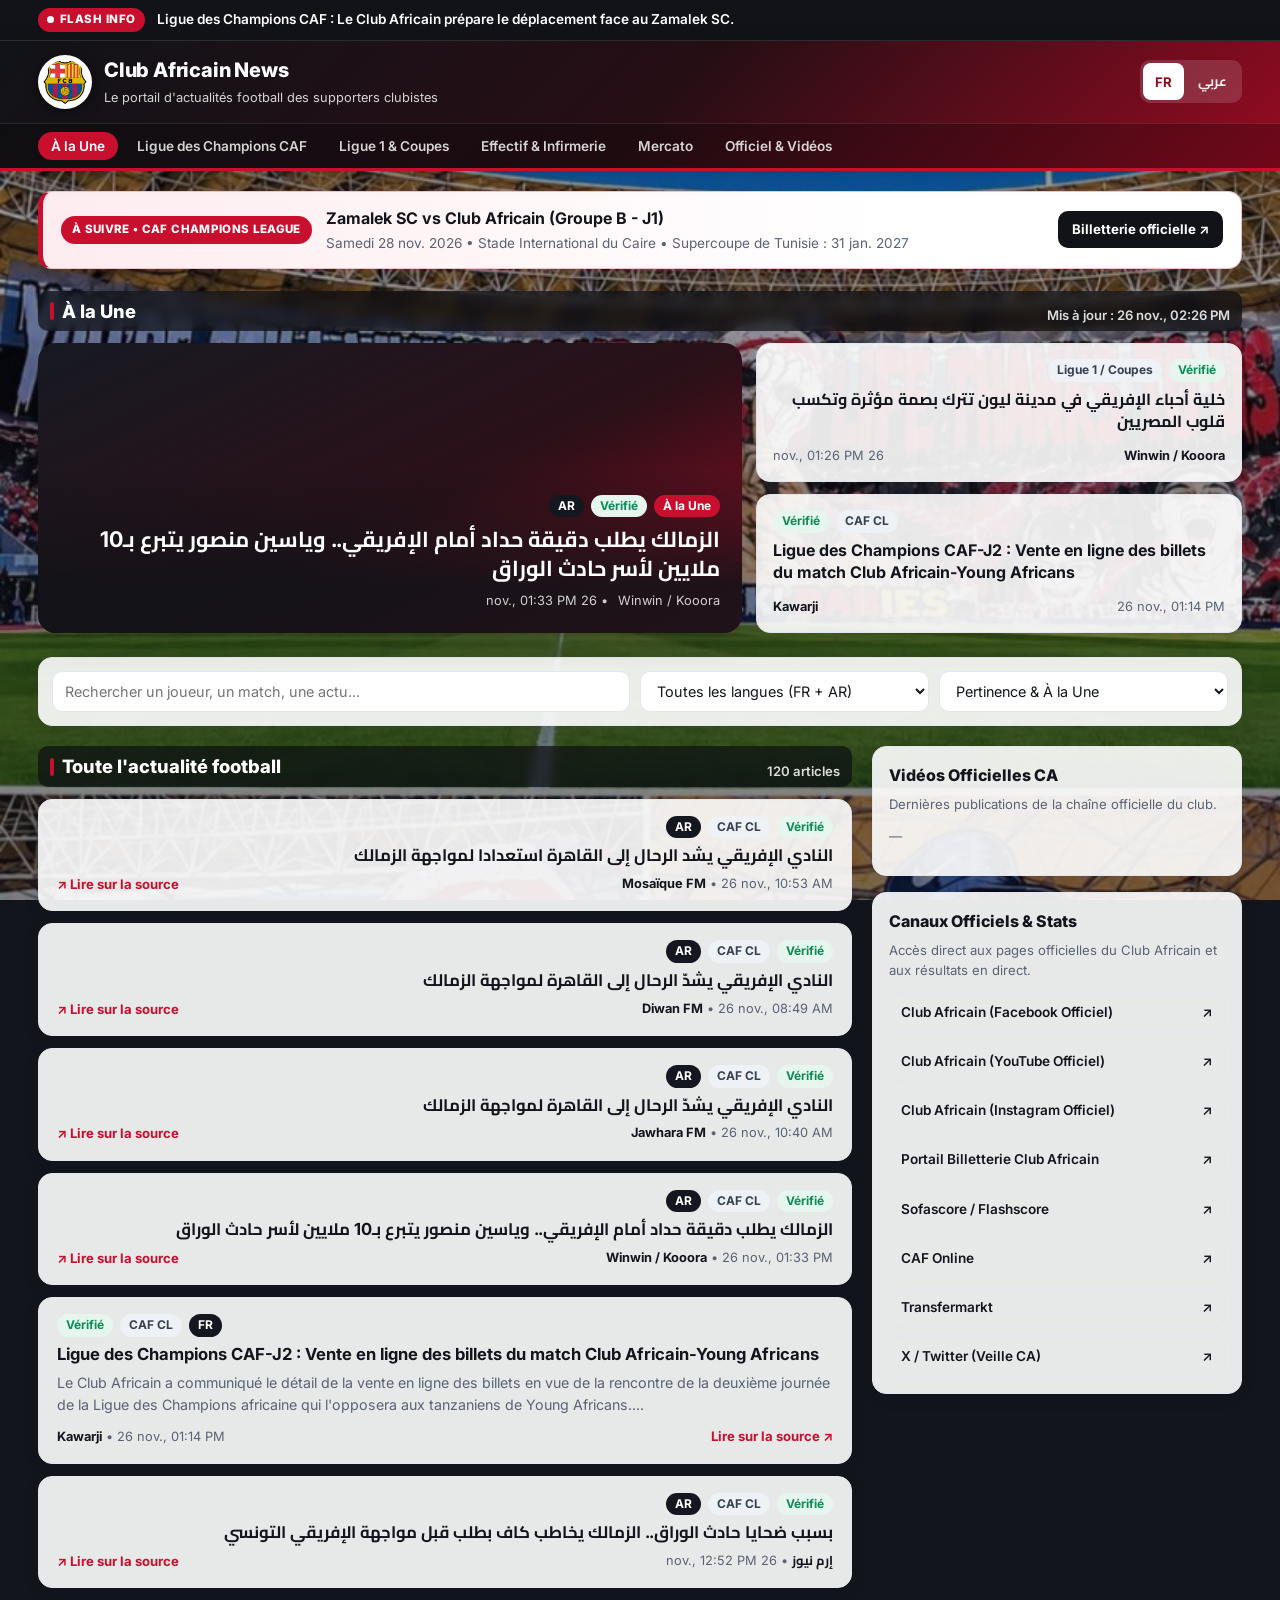
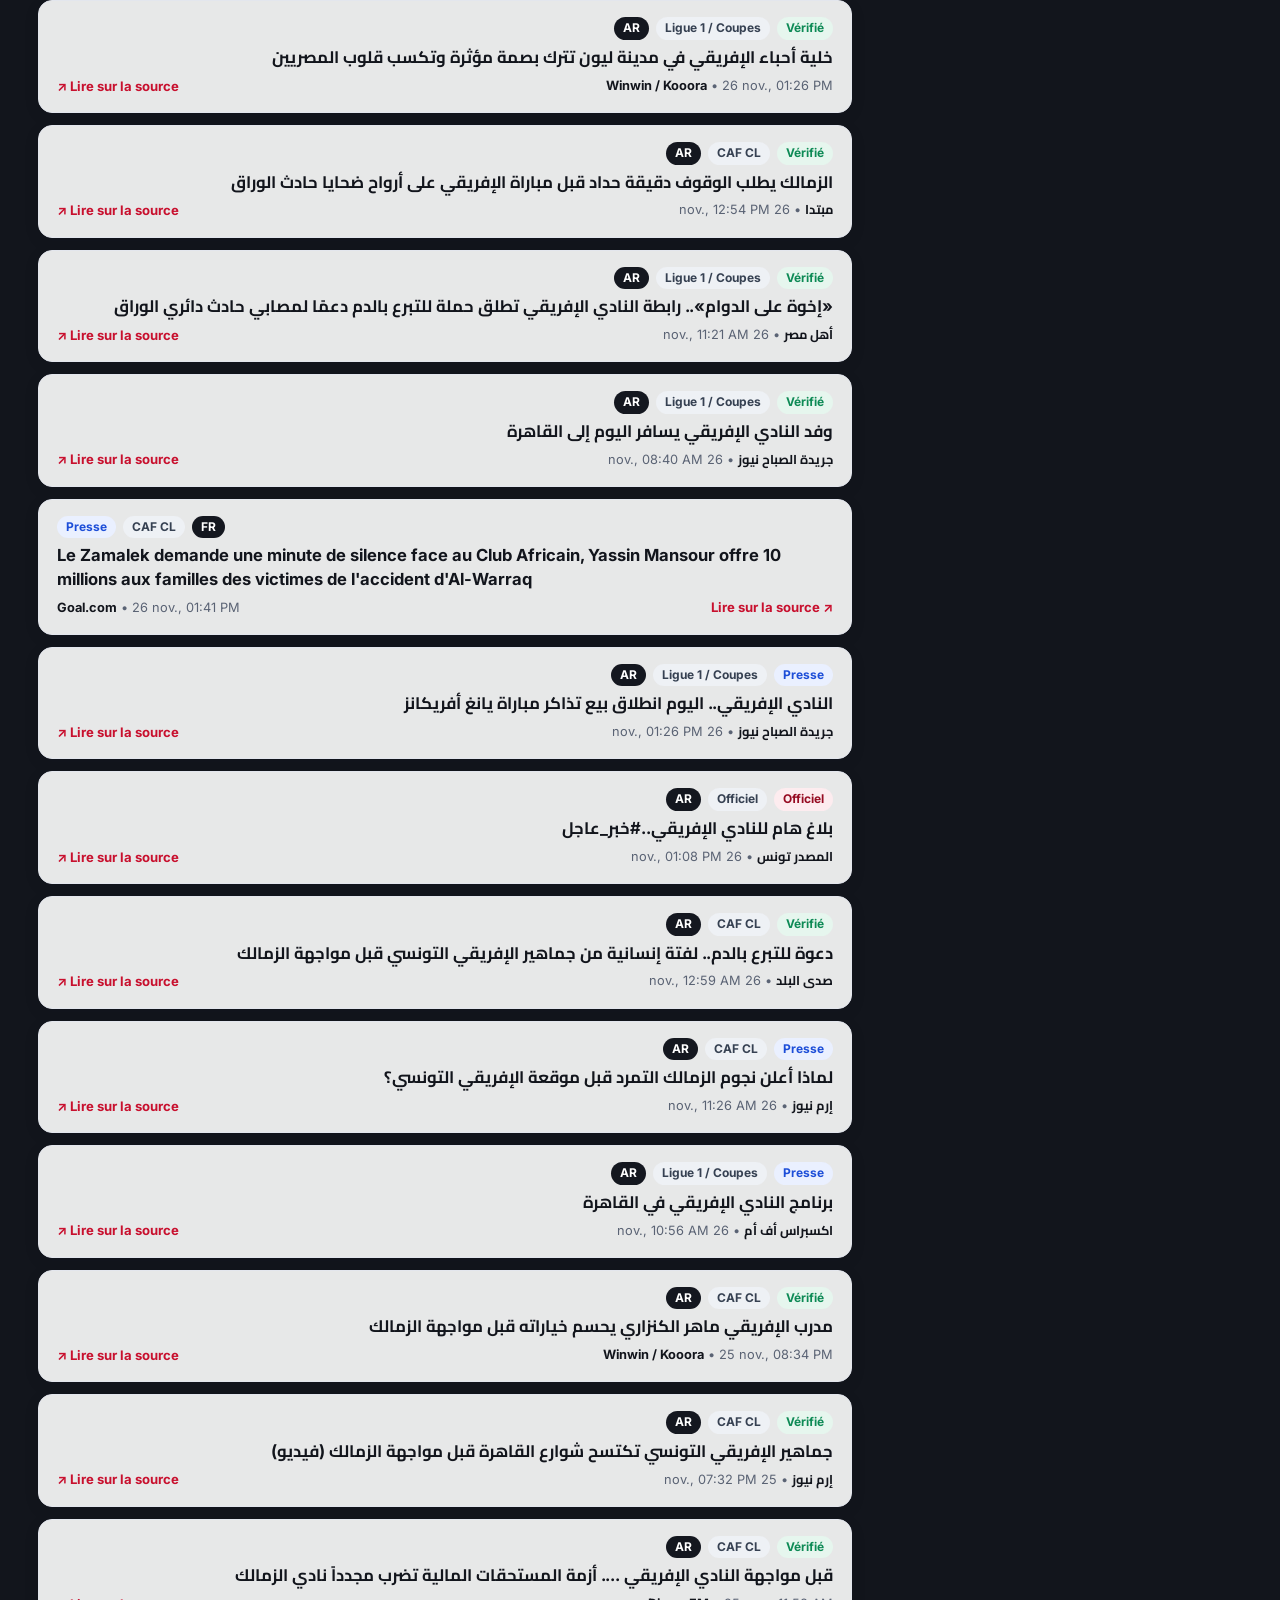
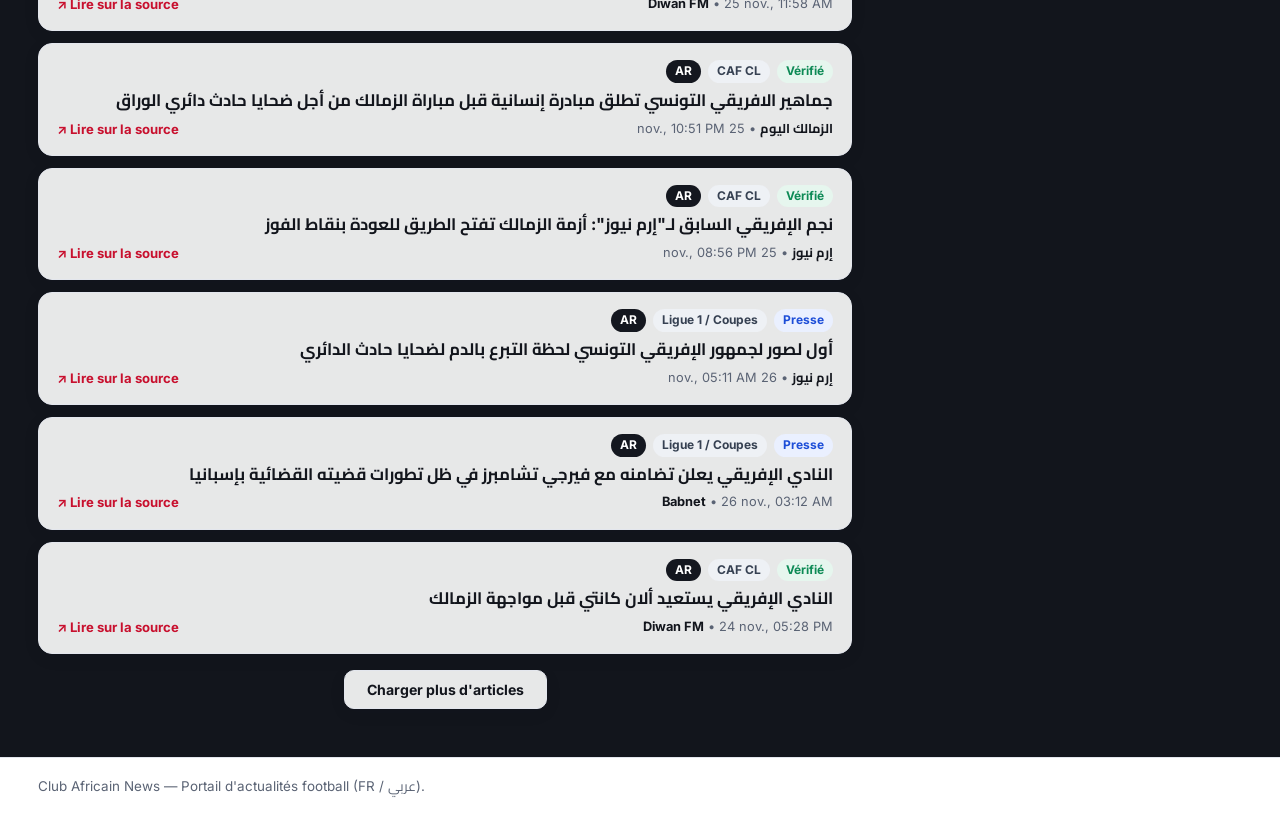
==== commit 2d548893: "feat: add Club Africain official logo to top bar" ====
--- a/public/index.html
+++ b/public/index.html
@@ -31,9 +31,7 @@
   <header class="topbar">
     <div class="container topbar-inner">
       <a href="./" class="brand">
-        <div class="crest" aria-hidden="true">
-          <span>CA</span>
-        </div>
+        <img src="assets/logo-ca.png" alt="Club Africain" class="crest-logo" />
         <div>
           <h1 id="site-title">Club Africain News</h1>
           <p id="site-subtitle" class="subtitle">Le portail d'actualités football des supporters clubistes</p>
--- a/public/styles.css
+++ b/public/styles.css
@@ -152,6 +152,18 @@
   color: #fff;
 }
 
+.crest-logo {
+  width: 54px;
+  height: 54px;
+  object-fit: contain;
+  border-radius: 50%;
+  border: 2px solid rgba(255, 255, 255, 0.70);
+  box-shadow: 0 2px 14px rgba(0, 0, 0, 0.45);
+  flex-shrink: 0;
+  background: #fff;
+  padding: 3px;
+}
+
 .crest {
   width: 46px;
   height: 46px;
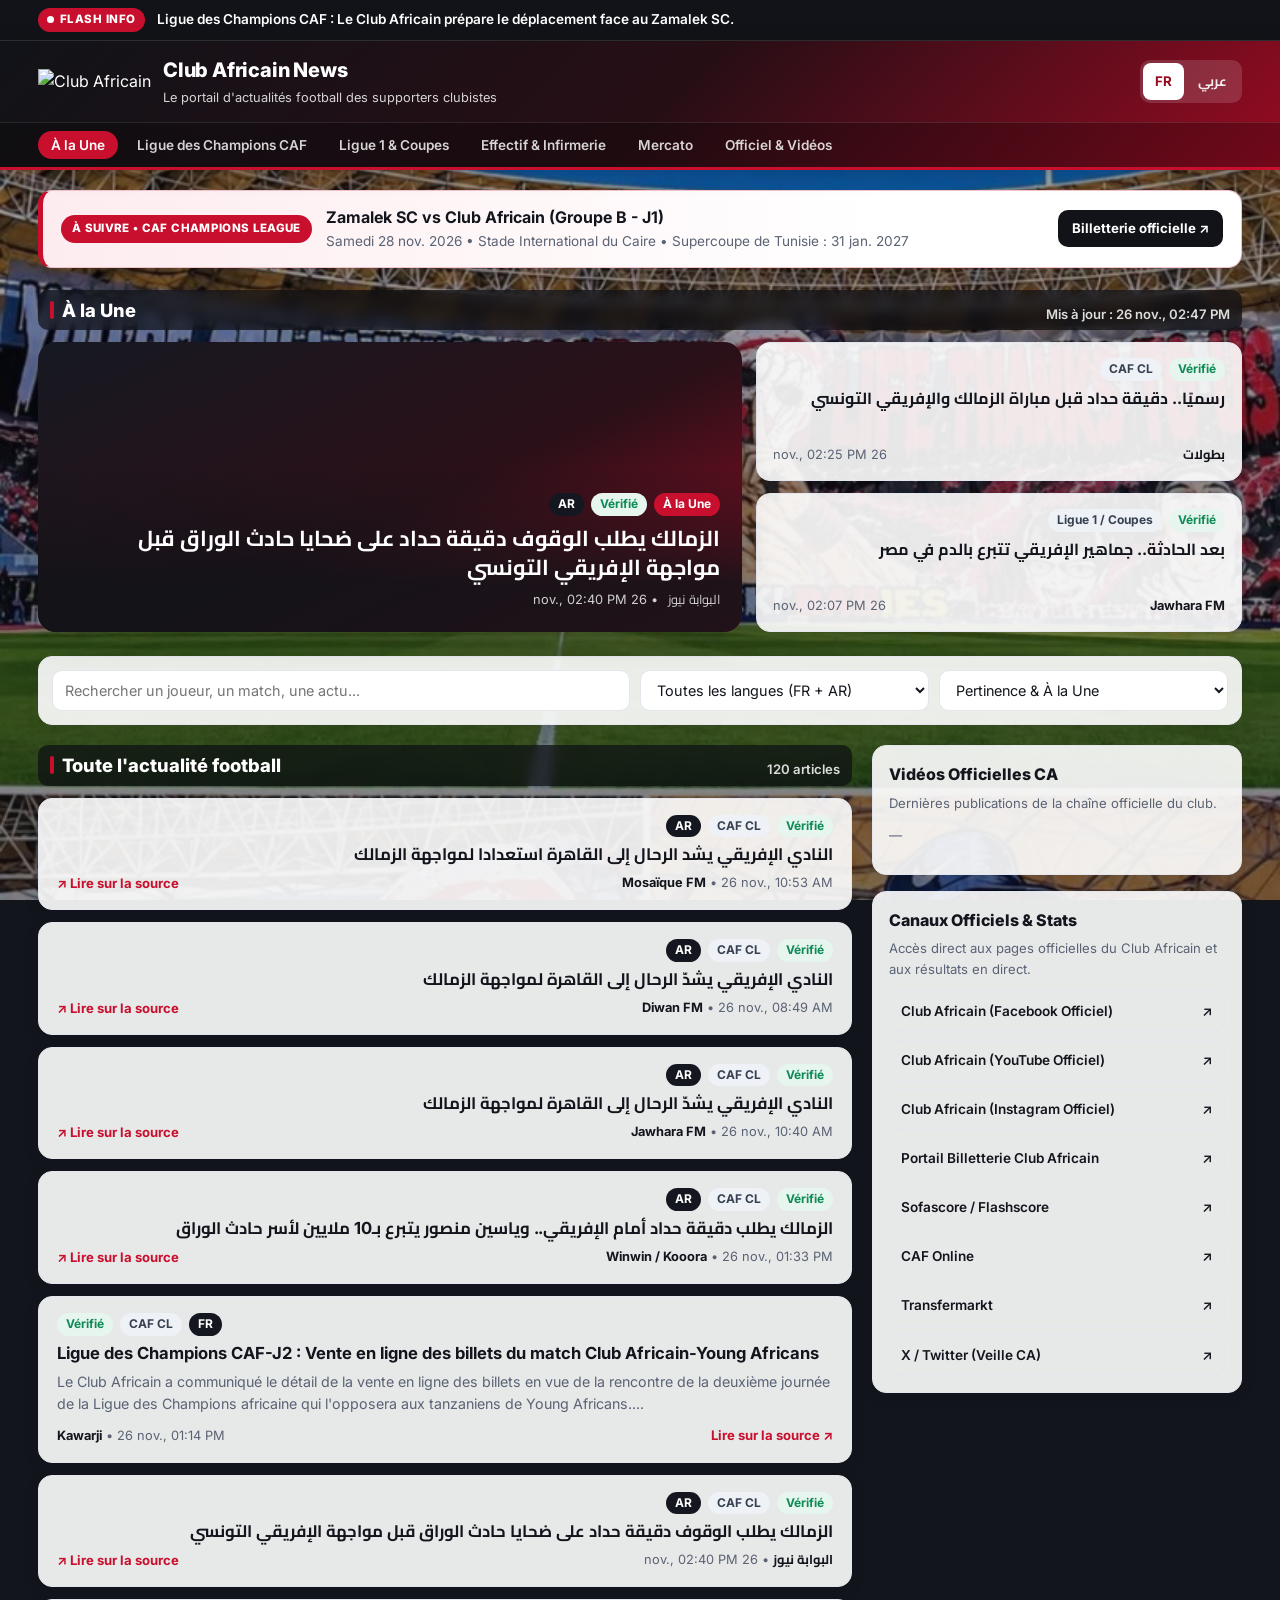
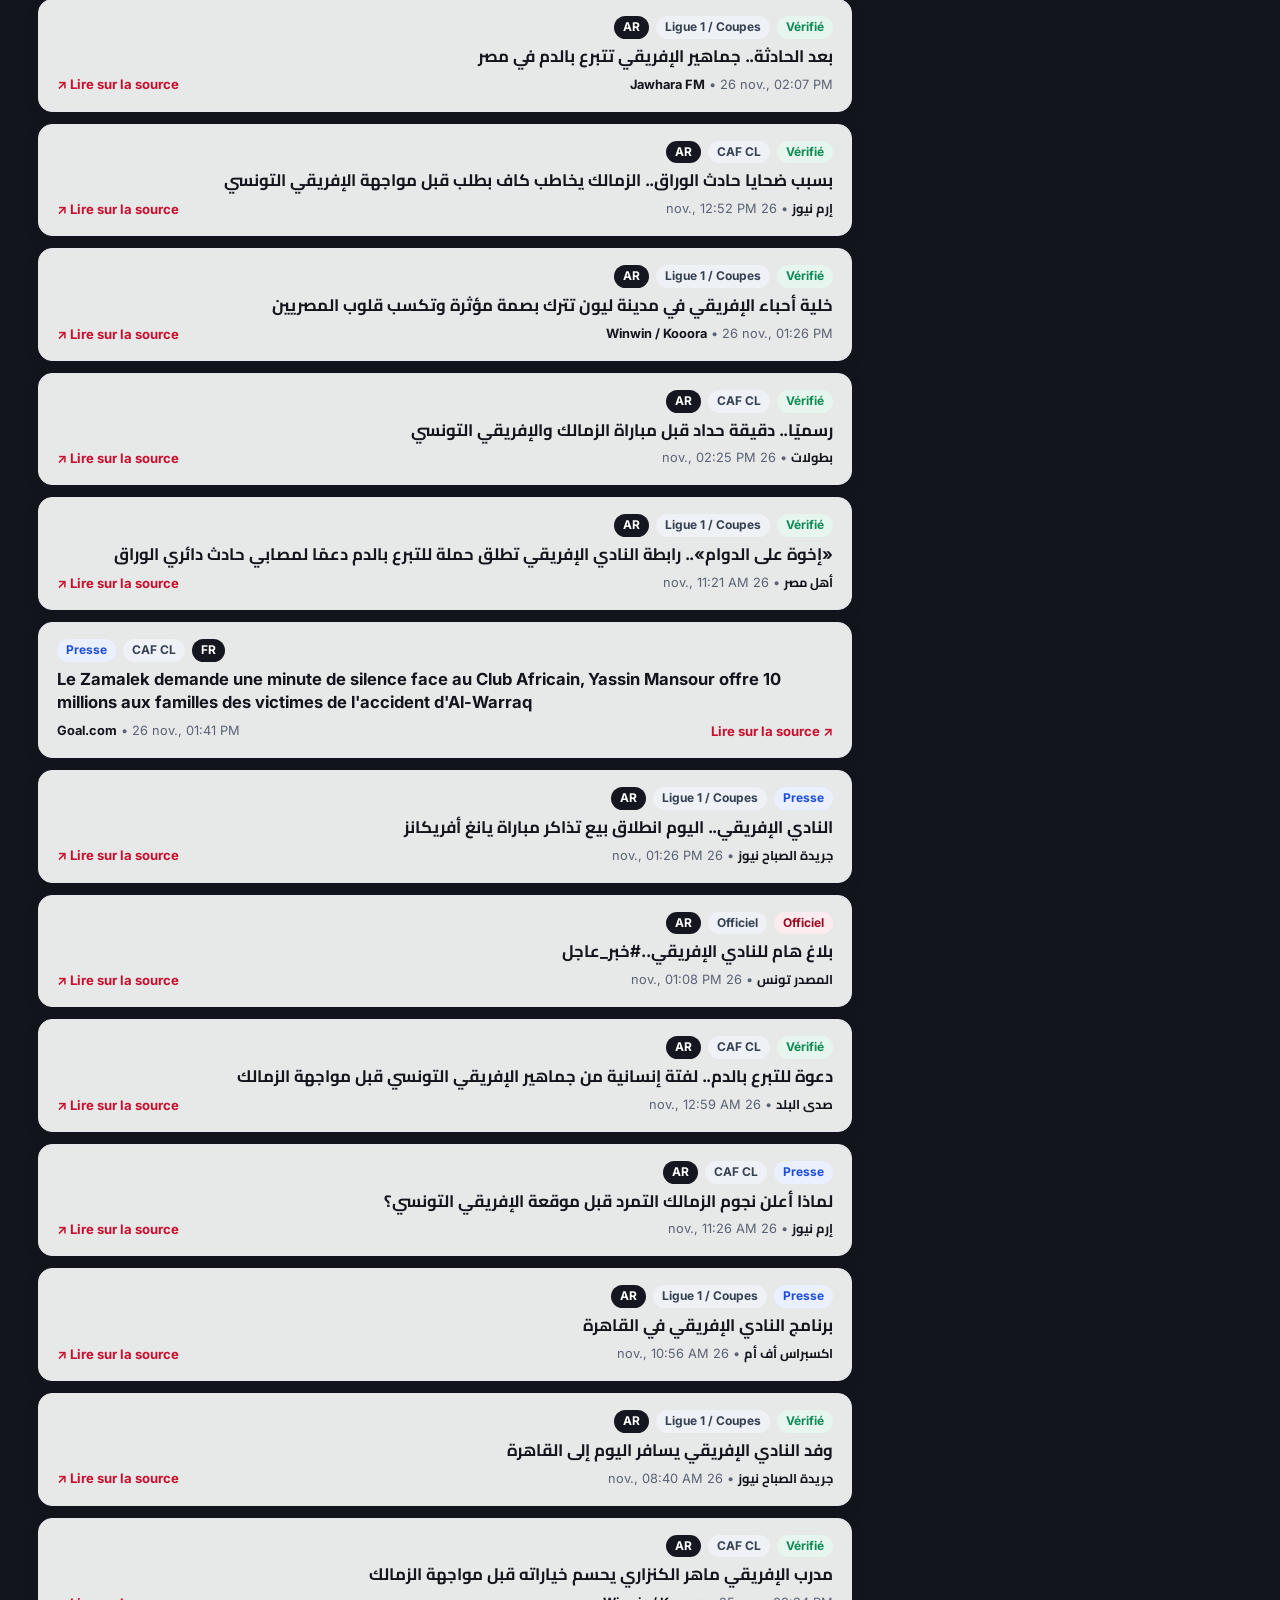
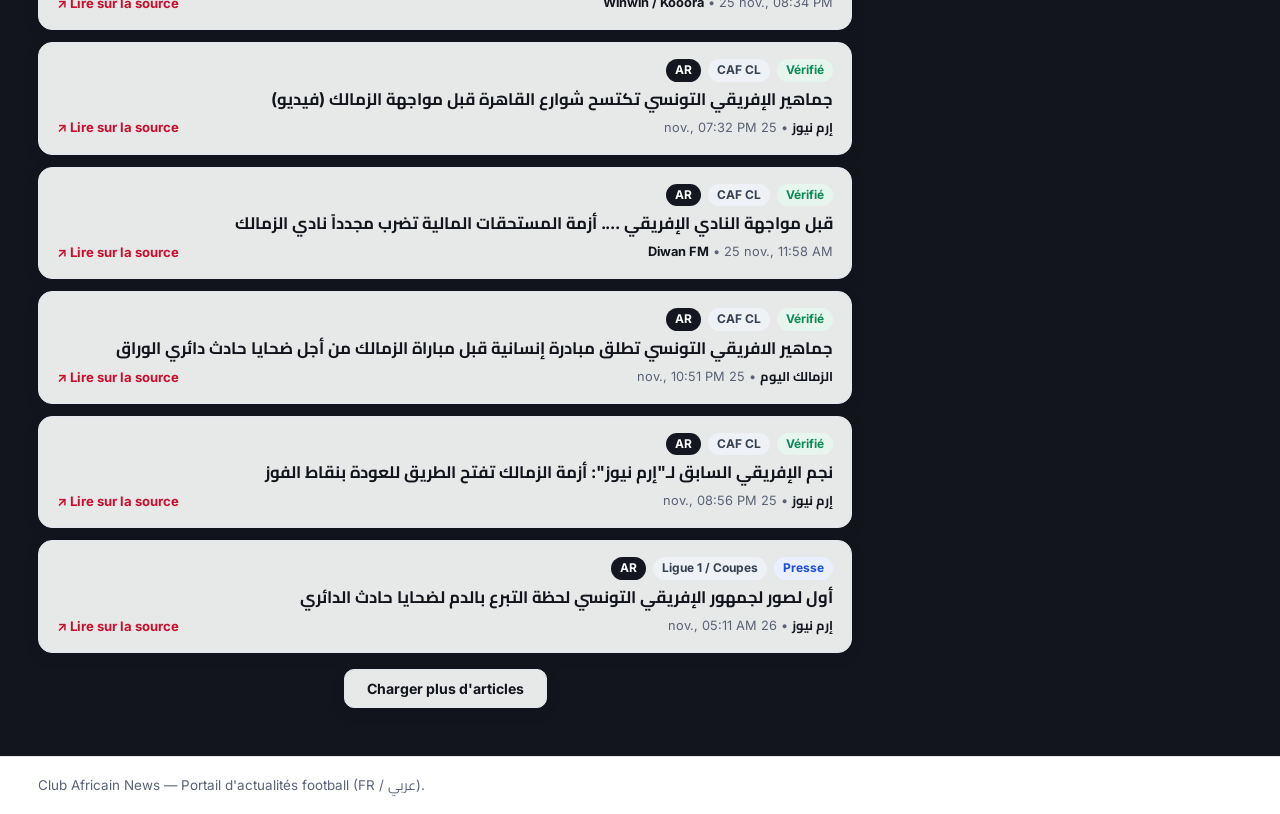
==== commit 011e0e6a: "Update index.html" ====
--- a/public/index.html
+++ b/public/index.html
@@ -31,7 +31,7 @@
   <header class="topbar">
     <div class="container topbar-inner">
       <a href="./" class="brand">
-        <img src="assets/logo-ca.png" alt="Club Africain" class="crest-logo" />
+        <img src="https://upload.wikimedia.org/wikipedia/fr/3/33/Logo_Club_africain.svg" alt="Club Africain" class="logo-ca" />
         <div>
           <h1 id="site-title">Club Africain News</h1>
           <p id="site-subtitle" class="subtitle">Le portail d'actualités football des supporters clubistes</p>
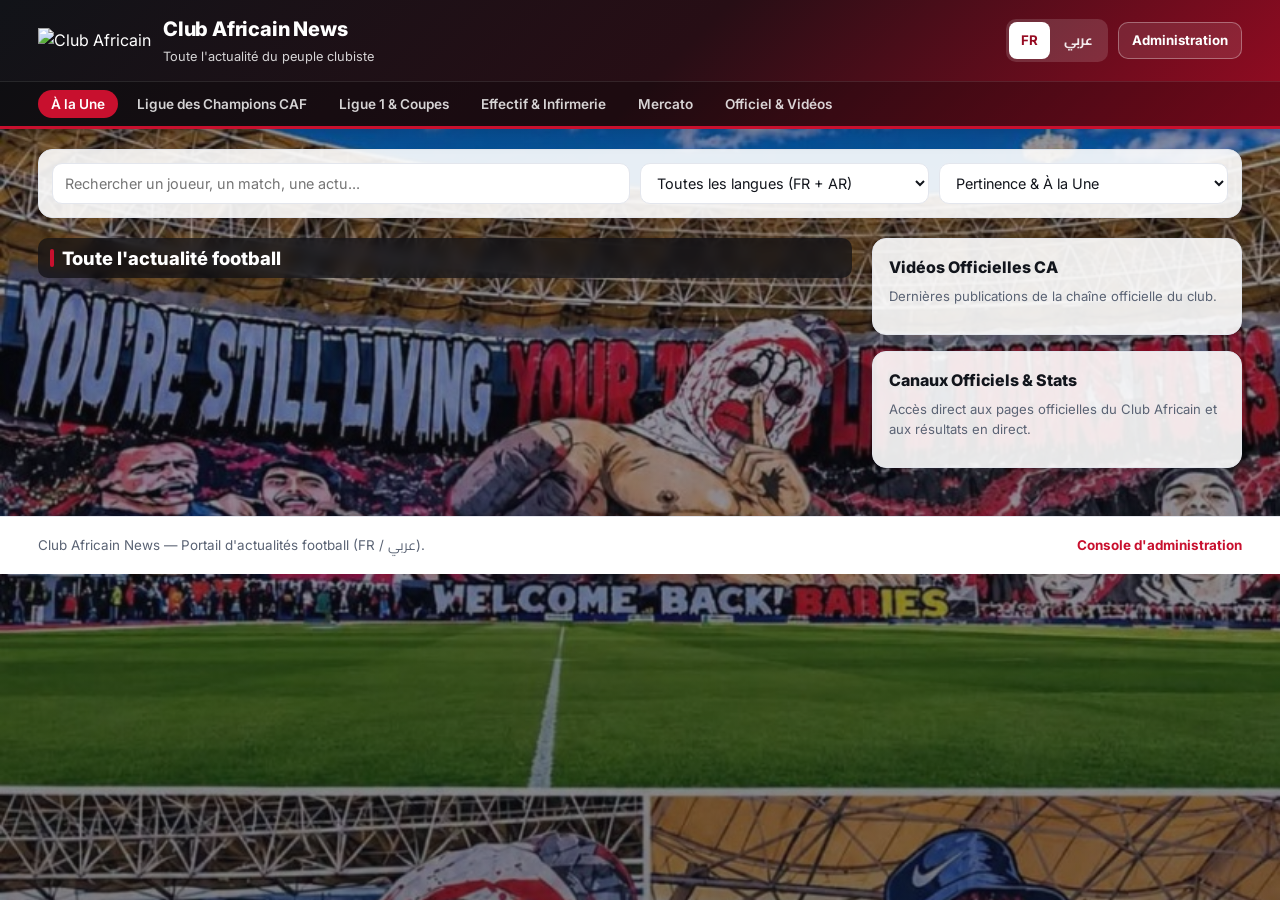
==== commit f3ecd83f: "Update index.html" ====
--- a/public/index.html
+++ b/public/index.html
@@ -32,10 +32,12 @@
     <div class="container topbar-inner">
       <a href="./" class="brand">
         <img src="https://upload.wikimedia.org/wikipedia/fr/3/33/Logo_Club_africain.svg" alt="Club Africain" class="logo-ca" />
-        <div>
-          <h1 id="site-title">Club Africain News</h1>
-          <p id="site-subtitle" class="subtitle">Le portail d'actualités football des supporters clubistes</p>
-        </div>
+        
+  <div class="header-text">
+    <h1>Club Africain News</h1>
+    <p class="subtitle">Toute l'actualité du peuple clubiste</p>
+  </div>
+        
       </a>
 
       <div class="topbar-actions">
